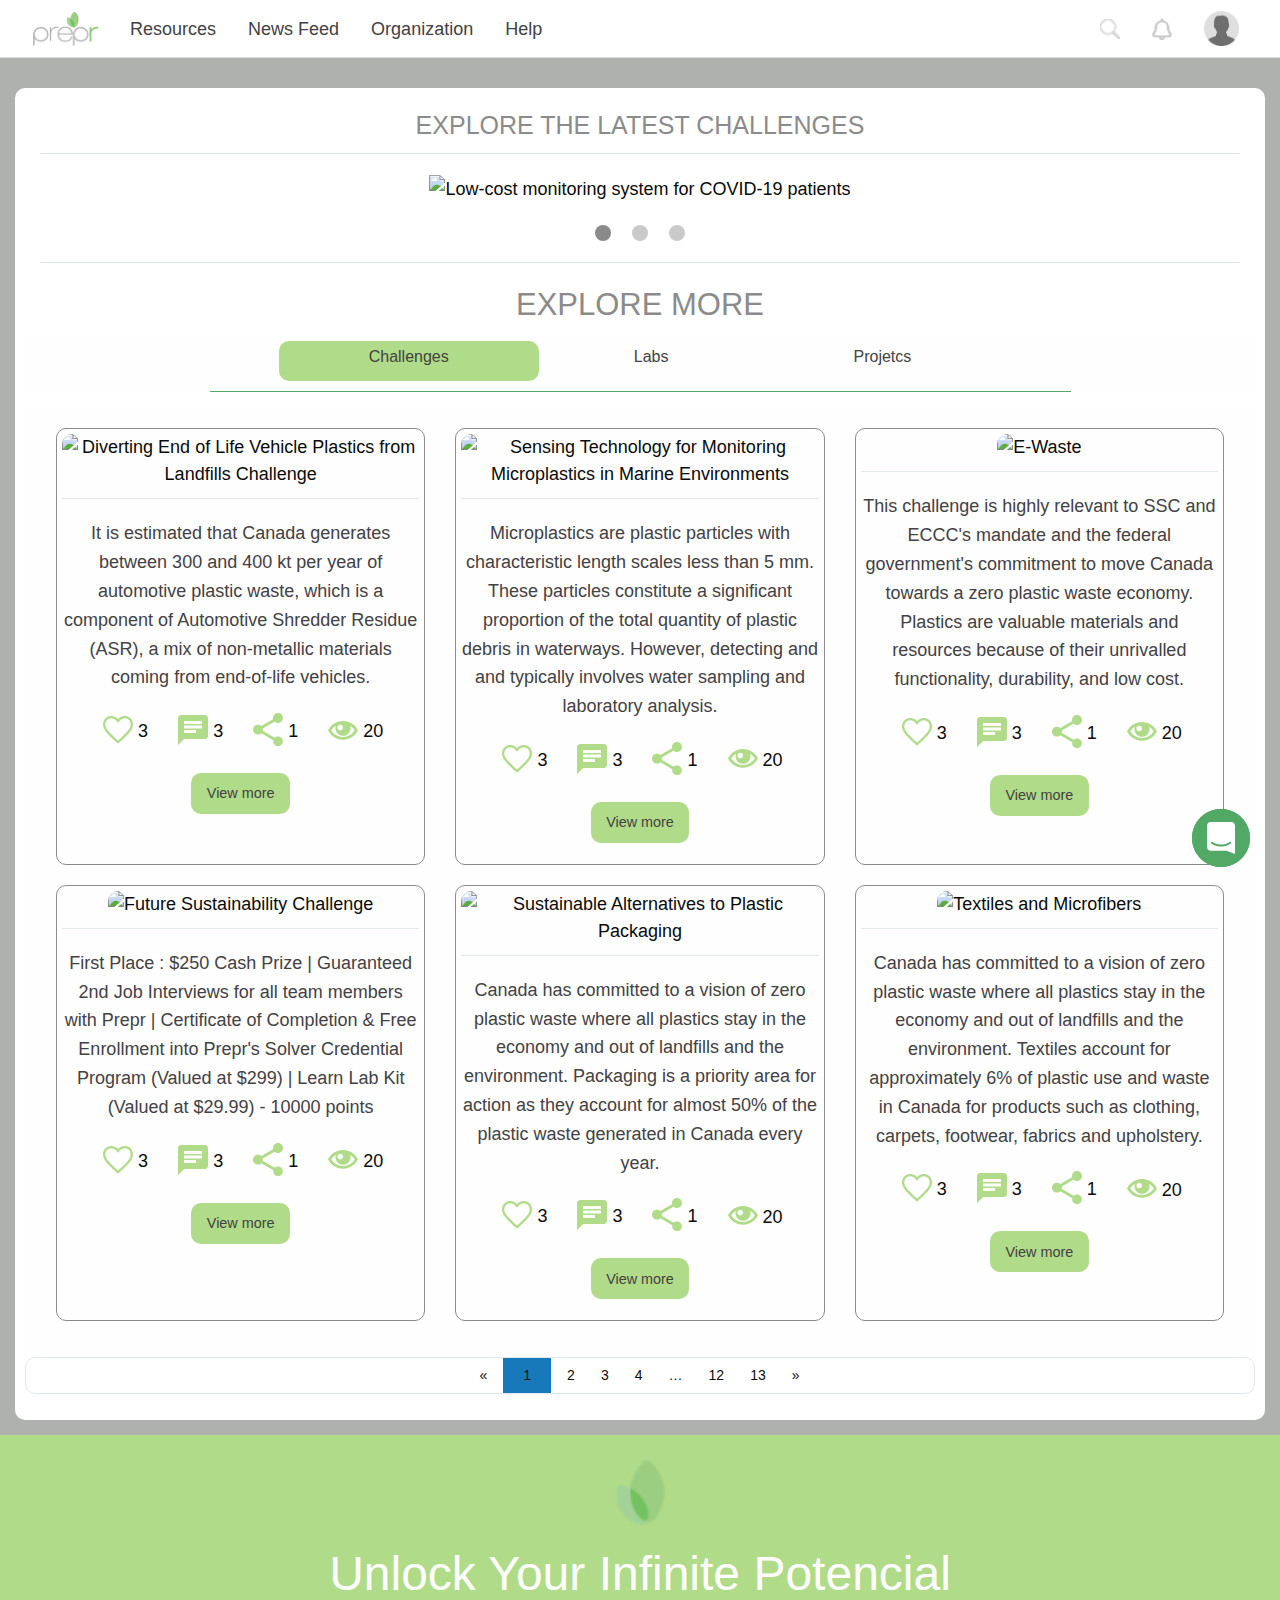
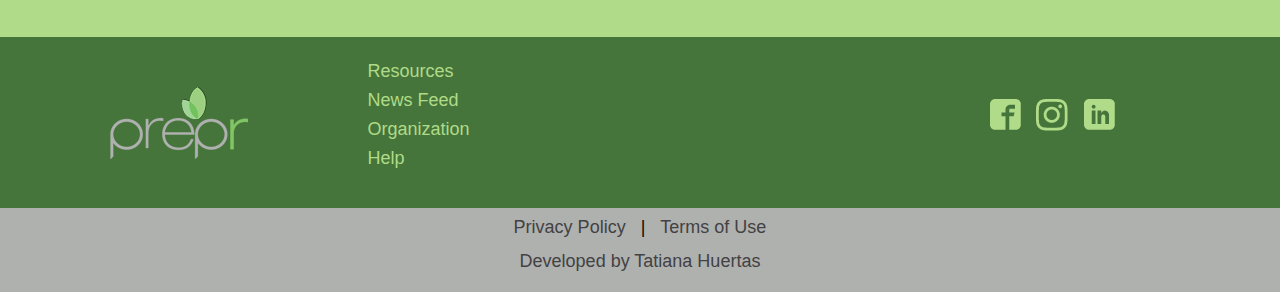
==== index.html @ ad9faf9d "Rename Tatiana_Huertas_FrontEnd_Developer_index.html to index.html" ====
<!doctype html>
<html class="no-js" lang="en">
<head>
    <meta charset="utf-8"/>
    <meta name="viewport" content="width=device-width, initial-scale=1.0"/>
    <title>Home - Prepr Network</title>
    <link rel="icon" type="icon" href="images/Tatiana_Huertas_FrontEnd_Developer_icon.png"/><!--Created this Icon using the prepr logo as base-->
    <link href="https://fonts.googleapis.com/css?family=Alatsi|Oswald:400,500&display=swap" rel="stylesheet"><!--Google Fonts-->
    <link rel="stylesheet" href="css/app.css"><!--Zurb Foundation css-->
    <link rel="stylesheet" href="css/Tatiana_Huertas_FrontEnd_Developer_main.css">
</head>
<body>
    <!--HEADER-->
    <!-- Header for small screens-->
    <header class="data-sticky-container index hide-for-large hide-for-xlarge">
        <div class="sticky is-anchored" data-sticky data-margin-top="0" data-sticky-on="small">
            <div class="callout primary title-bar" data-responsive-toggle="mainNavigation" data-hide-for="medium">
                <div class="title-bar-left">
                    <button class="burger-icon" type="button" data-toggle="mainNavigation">
                        <img src="images/Tatiana_Huertas_FrontEnd_Developer_Burger.png" alt="menu button for mobile devices">
                    </button>
                </div>
                <div class="title-bar-center">
                    <a href="Tatiana_Huertas_FrontEnd_Developer_index.html"><img class="padding-right-1 padding-left-1" src="images/logo.png" alt=""></a><!--Made that img with Adobe XD-->
                </div>
                <div class="title-bar-right text-right" data-responsive-toggle="userNavigation" data-hide-for="medium">
                    <button type="button" data-toggle="userNavigation">
                        <img class="nav-bar-icons user-icon" src="images/default-user.png" alt="">
                    </button>
                </div>
            </div>
            <!--The following is the menu that will be displayed when the burger icon is clicked-->
            <div class="top-bar hide-for-large top-bar-menu" data-responsive-toggle="mainNavigation" data-hide-for="large" id="mainNavigation">
                <div class="top-bar-left">
                    <ul class="menu vertical align-center">
                        <li><a href="#">resources</a></li>
                        <li><a href="#">news Feed</a></li>
                        <li><a href="#">organization</a></li>
                        <li><a href="#">help</a></li>
                    </ul>
                </div>
            </div>
            <div class="top-bar hide-for-large top-bar-menu" data-responsive-toggle="userNavigation" data-hide-for="large" id="userNavigation">
                <div class="top-bar-left">
                    <ul class="menu vertical align-center">
                        <li><a href="Tatiana_Huertas_FrontEnd_Developer_projects.html">Projects</a></li>
                        <li><a href="#">labs</a></li>
                        <li><a href="Tatiana_Huertas_FrontEnd_Developer_Challenges.html">challenges</a></li>
                        <li><a href="#">Achivements</a></li>
                        <li><a href="#">Settings</a></li>
                        <li><a href="#">Log out</a></li>
                    </ul>
                </div>
            </div>
        </div>
    </header>
    <!--END of header for small screens-->

    <!--Header for Medium and Large screens-->
    <header class="nav-block data-sticky-container index hide-for-small-only hide-for-medium-only">
        <div class="sticky is-at-top is-stuck" data-sticky data-margin-top="0" data-sticky-on="small">
            <div class="is-stuck top-bar nav-block hide-for-small-only hide-for-medium-only">
                <div class="top-bar-left">
                    <ul class="menu align-left">
                        <li class="align-self-middle">
                            <a href="Tatiana_Huertas_FrontEnd_Developer_index.html">
                                <img class="logo" src="images/logo.png" alt="">
                            </a>
                        </li>
                        <li class="align-self-middle"><a href="#">resources</a></li>
                        <li class="align-self-middle"><a href="#">news Feed</a></li>
                        <li class="align-self-middle"><a href="#">organization</a></li>
                        <li class="align-self-middle"><a href="#">help</a></li>
                    </ul>
                </div>
                <div class="top-bar-right">
                    <ul class="menu dropdown" data-dropdown-menu data-close-on-click="true" data-click-open="true">
                        <li class="align-self-middle"><a href="#"><img class="nav-bar-icons" src="images/search_icon.png" alt="Search button"></a></li>
                        <li class="align-self-middle"><a href="#"><img class="nav-bar-icons" src="images/notifications.png" alt="Notifications alert"></a></li>
                        <li class="align-self-middle has-dropdown"><a href="#"><img class="nav-bar-icons user-icon" src="images/default-user.png" alt=""></a>
                            <ul class="menu">
                                <li>
                                    <a href="Tatiana_Huertas_FrontEnd_Developer_projects.html" class="submenu-a">
                                        <img src="images/menu_icons/my_projects.png" alt="My projects icon">
                                        Projects
                                    </a>
                                </li>
                                <li>
                                    <a class="submenu-a" href="">
                                        <img src="images/menu_icons/labs.png" alt="my labs icon">
                                        Labs
                                    </a>
                                </li>
                                <li>
                                    <a class="submenu-a" href="Tatiana_Huertas_FrontEnd_Developer_Challenges.html">
                                        <img src="images/menu_icons/challenges_icn.png" alt="My challenges icon">
                                        Challenges
                                    </a>
                                </li>
                                <li>
                                    <a class="submenu-a" href="">
                                        <img src="images/menu_icons/achievements_icn.png" alt="My achivements icon">
                                        Achivements
                                    </a>
                                </li>
                                <li>
                                    <a class="submenu-a" href="">
                                        <img src="images/menu_icons/inbox.png" alt="My inbox icon">
                                        Inbox
                                    </a>
                                </li>
                                <li>
                                    <a class="submenu-a" href="">
                                        <img src="images/menu_icons/settings.png" alt="Settings icon">
                                        Settings
                                    </a>
                                </li>
                                <li>
                                    <a class="submenu-a" href="">
                                        <img src="images/menu_icons/logout.png" alt="Log out icon">
                                        Log out
                                    </a>
                                </li>
                            </ul>
                        </li>
                    </ul>
                </div>
            </div>
        </div>
    </header>
    <!--END OF HEADER-->

    <!--Floating chat button-->
    <div data-sticky-container class="clearfix hide-for-small-only">
        <div class="sticky btn" data-sticky data-stick-to="bottom" data-anchor="card">
          <img class="float-right" src="images/chat-button.png" alt="">
        </div>
    </div>

    <!--BODY CONTENT-->
    <div class="card" id="card">
        <div class="content-column text-center">
            <div class="row column text-center">
                <h4 class="border-bottom">Explore The latest Challenges</h4>
                <hr>
            </div>
            <div class="orbit" role="region" aria-label="Favorite Space Pictures" data-orbit>
                <div class="orbit-wrapper">
                    <ul class="orbit-container" data-slide="0">
                        <li class="is-active orbit-slide">
                            <figure class="orbit-figure">
                                <img alt="Low-cost monitoring system for COVID-19 patients" src="https://preprmedialive.s3.ca-central-1.amazonaws.com/uploads/challenge/tmx4zAFyMKbA39JouysPRFqor.jpg">
                            </figure>
                        </li>
                        <li class="orbit-slide" data-slide="1">
                            <figure class="orbit-figure">
                                <img alt="Point of Care & Home Diagnostic Kit for COVID-19" src="https://preprmedialive.s3.ca-central-1.amazonaws.com/uploads/challenge/kFAKrsgG91TV0ZoQsy3IhWZmI.jpg">
                            </figure>
                        </li>
                        <li class="orbit-slide" data-slide="2">
                            <figure class="orbit-figure">
                                <img alt="Recycled Plastic Ceiling Tiles" src="https://preprmedialive.s3.ca-central-1.amazonaws.com/uploads/challenge/LGtxjGeIkje2QJm7GPK5s4So4.png">
                            </figure>
                        </li>
                    </ul>
                </div>
                <nav class="orbit-bullets"><!--Nav buttons (right below the images)-->
                    <button class="is-active" data-slide="0">
                        <span class="show-for-sr">First slide details.</span>
                        <span class="show-for-sr" data-slide-active-label>Current Slide</span>
                    </button>
                    <button data-slide="1"><span class="show-for-sr">Second slide details.</span></button>
                    <button data-slide="2"><span class="show-for-sr">Third slide details.</span></button>
                </nav>
            </div>

            <hr>
            <div class="row column text-center">
                <h3 class="border-bottom">Explore More</h3>
            </div>
            <!-- Tabs -->
            <div class="row tabs">
                <ul class="tabs text-center" data-tabs id="product-list">
                    <li class="tabs-title explore is-active text-center">
                        <a href="#panel1" aria-selected="true">
                            <h6 class="no-margin">challenges</h6>
                        </a>
                    </li>
                    <li class="tabs-title explore text-center">
                        <a href="#panel2">
                            <h6 class="no-margin">labs</h6>
                        </a>
                    </li>
                    <li class="tabs-title explore text-center">
                        <a href="#panel3">
                            <h6 class="no-margin">Projetcs</h6>
                        </a>
                    </li>
                </ul>
            </div>
            <hr class="hr-tabs">

            <!--List of Challenges + Labs + Projects-->
            <!-- Challenges tab options-->
            <div class="tabs-content" data-tabs-content="product-list">
                <div class="grid-container text-center tabs-panel is-active" id="panel1">
                    <div class="grid-x grid-margin-x small-up-1 medium-up-2 large-up-3">
                        <div class="cell">
                            <img src="https://preprmedialive.s3.ca-central-1.amazonaws.com/uploads/challenge/9sOWMH3o90jdBatFXqAlVA3pf.png" alt="Diverting End of Life Vehicle Plastics from Landfills Challenge">
                            <hr>
                            <p>it is estimated that Canada generates between 300 and 400 kt per year of automotive plastic waste, which is a component of Automotive Shredder Residue (ASR), a mix of non-metallic materials coming from end-of-life vehicles.</p>
                            <div class="small text-center">
                                <ul class="inline-list action-icons">
                                    <li class="align-self-middle">
                                        <img src="images/action_icons/Tatiana_Huertas_FrontEnd_Developer_like.png" alt="Like icon">
                                        3
                                    </li>
                                    <li class="align-self-middle">
                                        <img src="images/action_icons/Tatiana_Huertas_FrontEnd_Developer_comment.png" alt="comment icon">
                                        3
                                    </li>
                                    <li class="align-self-middle">
                                        <img src="images/action_icons/Tatiana_Huertas_FrontEnd_Developer_share.png" alt="share icon">
                                        1
                                    </li>
                                    <li class="align-self-middle">
                                        <img src="images/action_icons/Tatiana_Huertas_FrontEnd_Developer_seen.png" alt="seen icon">
                                        20
                                    </li>
                                </ul>
                                <a href="#" class="button">View more</a>
                            </div>
                        </div>

                        <div class="cell">
                            <img src="https://preprmedialive.s3.ca-central-1.amazonaws.com/uploads/challenge/X594nZSBbXgvICcHUa4s1EjeN.png" alt="Sensing Technology for Monitoring Microplastics in Marine Environments">
                            <hr>
                            <p>Microplastics are plastic particles with characteristic length scales less than 5 mm. These particles constitute a significant proportion of the total quantity of plastic debris in waterways. However, detecting and and typically involves water sampling and laboratory analysis.</p>
                            <div class="small text-center">
                                <ul class="inline-list action-icons">
                                    <li class="align-self-middle">
                                        <img src="images/action_icons/Tatiana_Huertas_FrontEnd_Developer_like.png" alt="Like icon">
                                        3
                                    </li>
                                    <li class="align-self-middle">
                                        <img src="images/action_icons/Tatiana_Huertas_FrontEnd_Developer_comment.png" alt="comment icon">
                                        3
                                    </li>
                                    <li class="align-self-middle">
                                        <img src="images/action_icons/Tatiana_Huertas_FrontEnd_Developer_share.png" alt="share icon">
                                        1
                                    </li>
                                    <li class="align-self-middle">
                                        <img src="images/action_icons/Tatiana_Huertas_FrontEnd_Developer_seen.png" alt="seen icon">
                                        20
                                    </li>
                                </ul>
                                <a href="#" class="button">View more</a>
                            </div>
                        </div>

                        <div class="cell">
                            <img src="https://preprmedialive.s3.ca-central-1.amazonaws.com/uploads/challenge/TAYbhXQ5Nbbc4Zfm2qhrc5QAi.png" alt="E-Waste">
                            <hr>
                            <p>This challenge is highly relevant to SSC and ECCC's mandate and the federal government's commitment to move Canada towards a zero plastic waste economy. Plastics are valuable materials and resources because of their unrivalled functionality, durability, and low cost.</p>
                            <div class="small text-center">
                                <ul class="inline-list action-icons">
                                    <li class="align-self-middle">
                                        <img src="images/action_icons/Tatiana_Huertas_FrontEnd_Developer_like.png" alt="Like icon">
                                        3
                                    </li>
                                    <li class="align-self-middle">
                                        <img src="images/action_icons/Tatiana_Huertas_FrontEnd_Developer_comment.png" alt="comment icon">
                                        3
                                    </li>
                                    <li class="align-self-middle">
                                        <img src="images/action_icons/Tatiana_Huertas_FrontEnd_Developer_share.png" alt="share icon">
                                        1
                                    </li>
                                    <li class="align-self-middle">
                                        <img src="images/action_icons/Tatiana_Huertas_FrontEnd_Developer_seen.png" alt="seen icon">
                                        20
                                    </li>
                                </ul>
                                <a href="#" class="button">View more</a>
                            </div>
                        </div>

                        <div class="cell">
                            <img src="https://preprmedialive.s3.ca-central-1.amazonaws.com/uploads/challenge/VFPA3C4Qruh2Fc3mom1GyArmYm1ZO2vmUGODeBYG.jpeg" alt="Future Sustainability Challenge">
                            <hr>
                            <p>First Place : $250 Cash Prize | Guaranteed 2nd Job Interviews for all team members with Prepr | Certificate of Completion & Free Enrollment into Prepr's Solver Credential Program (Valued at $299) | Learn Lab Kit (Valued at $29.99) - 10000 points</p>
                            <div class="small text-center">
                                <ul class="inline-list action-icons">
                                    <li class="align-self-middle">
                                        <img src="images/action_icons/Tatiana_Huertas_FrontEnd_Developer_like.png" alt="Like icon">
                                        3
                                    </li>
                                    <li class="align-self-middle">
                                        <img src="images/action_icons/Tatiana_Huertas_FrontEnd_Developer_comment.png" alt="comment icon">
                                        3
                                    </li>
                                    <li class="align-self-middle">
                                        <img src="images/action_icons/Tatiana_Huertas_FrontEnd_Developer_share.png" alt="share icon">
                                        1
                                    </li>
                                    <li class="align-self-middle">
                                        <img src="images/action_icons/Tatiana_Huertas_FrontEnd_Developer_seen.png" alt="seen icon">
                                        20
                                    </li>
                                </ul>
                                <a href="#" class="button">View more</a>
                            </div>
                        </div>

                        <div class="cell">
                            <img src="https://preprmedialive.s3.ca-central-1.amazonaws.com/uploads/challenge/u5jflO7eH9zXK99FrOYYv1Fc8.png" alt="Sustainable Alternatives to Plastic Packaging">
                            <hr>
                            <p>Canada has committed to a vision of zero plastic waste where all plastics stay in the economy and out of landfills and the environment. Packaging is a priority area for action as they account for almost 50% of the plastic waste generated in Canada every year.</p>
                            <div class="small text-center">
                                <ul class="inline-list action-icons">
                                    <li class="align-self-middle">
                                        <img src="images/action_icons/Tatiana_Huertas_FrontEnd_Developer_like.png" alt="Like icon">
                                        3
                                    </li>
                                    <li class="align-self-middle">
                                        <img src="images/action_icons/Tatiana_Huertas_FrontEnd_Developer_comment.png" alt="comment icon">
                                        3
                                    </li>
                                    <li class="align-self-middle">
                                        <img src="images/action_icons/Tatiana_Huertas_FrontEnd_Developer_share.png" alt="share icon">
                                        1
                                    </li>
                                    <li class="align-self-middle">
                                        <img src="images/action_icons/Tatiana_Huertas_FrontEnd_Developer_seen.png" alt="seen icon">
                                        20
                                    </li>
                                </ul>
                                <a href="#" class="button">View more</a>
                            </div>
                        </div>

                        <div class="cell">
                            <img src="https://preprmedialive.s3.ca-central-1.amazonaws.com/uploads/challenge/2OP2IlVjNsYXZ0mGlbzkIERls.png" alt="Textiles and Microfibers">
                            <hr>
                            <p>Canada has committed to a vision of zero plastic waste where all plastics stay in the economy and out of landfills and the environment. Textiles account for approximately 6% of plastic use and waste in Canada for products such as clothing, carpets, footwear, fabrics and upholstery.</p>
                            <div class="small text-center">
                                <ul class="inline-list action-icons">
                                    <li class="align-self-middle">
                                        <img src="images/action_icons/Tatiana_Huertas_FrontEnd_Developer_like.png" alt="Like icon">
                                        3
                                    </li>
                                    <li class="align-self-middle">
                                        <img src="images/action_icons/Tatiana_Huertas_FrontEnd_Developer_comment.png" alt="comment icon">
                                        3
                                    </li>
                                    <li class="align-self-middle">
                                        <img src="images/action_icons/Tatiana_Huertas_FrontEnd_Developer_share.png" alt="share icon">
                                        1
                                    </li>
                                    <li class="align-self-middle">
                                        <img src="images/action_icons/Tatiana_Huertas_FrontEnd_Developer_seen.png" alt="seen icon">
                                        20
                                    </li>
                                </ul>
                                <a href="#" class="button">View more</a>
                            </div>
                        </div>
                    </div>
                </div>
            </div>

            <!-- Labs options-->
            <div class="tabs-content" data-tabs-content="product-list">
                <div class="grid-container text-center tabs-panel" id="panel2">
                    <div class="grid-x grid-margin-x small-up-1 medium-up-2 large-up-3">
                        <div class="cell">
                            <img src="https://preprmedialive.s3.ca-central-1.amazonaws.com/uploads/labs/1PImiYD8mRPr8edpL4SiIKCMs.png" alt="CareerMash Lab">
                            <hr>
                            <p>CareerMash comes from the Information Technology Association of Canada (ITAC) Talent Division – a not-for-profit whose over 300 members include major employers in media, finance, information technology, and telecommunications. Our partners include school boards, universities ...</p>
                            <div class="small text-center">
                                <ul class="inline-list action-icons">
                                    <li class="align-self-middle">
                                        <img src="images/action_icons/Tatiana_Huertas_FrontEnd_Developer_like.png" alt="Like icon">
                                        3
                                    </li>
                                    <li class="align-self-middle">
                                        <img src="images/action_icons/Tatiana_Huertas_FrontEnd_Developer_comment.png" alt="comment icon">
                                        3
                                    </li>
                                    <li class="align-self-middle">
                                        <img src="images/action_icons/Tatiana_Huertas_FrontEnd_Developer_share.png" alt="share icon">
                                        1
                                    </li>
                                    <li class="align-self-middle">
                                        <img src="images/action_icons/Tatiana_Huertas_FrontEnd_Developer_seen.png" alt="seen icon">
                                        20
                                    </li>
                                </ul>
                                <a href="#" class="button">View more</a>
                            </div>
                        </div>

                        <div class="cell">
                            <img src="https://preprmedialive.s3.ca-central-1.amazonaws.com/uploads/labs/g7wLeElO5hx1Chb7iZHYSBcId.png" alt="Cybersecurity Talent Alliance Lab">
                            <hr>
                            <p>Cybersecurity is increasingly driving innovation and economic activity in Canada. It already contributes $1.7 billion to Canada’s GDP and consists of over 11,000 well-paying jobs. With the global cybersecurity industry forecasted to grow by 66% by 2021, thousands of additional ...</p>
                            <div class="small text-center">
                                <ul class="inline-list action-icons">
                                    <li class="align-self-middle">
                                        <img src="images/action_icons/Tatiana_Huertas_FrontEnd_Developer_like.png" alt="Like icon">
                                        3
                                    </li>
                                    <li class="align-self-middle">
                                        <img src="images/action_icons/Tatiana_Huertas_FrontEnd_Developer_comment.png" alt="comment icon">
                                        3
                                    </li>
                                    <li class="align-self-middle">
                                        <img src="images/action_icons/Tatiana_Huertas_FrontEnd_Developer_share.png" alt="share icon">
                                        1
                                    </li>
                                    <li class="align-self-middle">
                                        <img src="images/action_icons/Tatiana_Huertas_FrontEnd_Developer_seen.png" alt="seen icon">
                                        20
                                    </li>
                                </ul>
                                <a href="#" class="button">View more</a>
                            </div>
                        </div>

                        <div class="cell">
                            <img src="https://preprmedialive.s3.ca-central-1.amazonaws.com/uploads/labs/mhbe71hanMLjDJFmP48evHhtm.png" alt="COVID-19 Education System Lab">
                            <hr>
                            <p>This is the official Lab for the COVID-19 Education System Project Area.</p>
                            <div class="small text-center">
                                <ul class="inline-list action-icons">
                                    <li class="align-self-middle">
                                        <img src="images/action_icons/Tatiana_Huertas_FrontEnd_Developer_like.png" alt="Like icon">
                                        3
                                    </li>
                                    <li class="align-self-middle">
                                        <img src="images/action_icons/Tatiana_Huertas_FrontEnd_Developer_comment.png" alt="comment icon">
                                        3
                                    </li>
                                    <li class="align-self-middle">
                                        <img src="images/action_icons/Tatiana_Huertas_FrontEnd_Developer_share.png" alt="share icon">
                                        1
                                    </li>
                                    <li class="align-self-middle">
                                        <img src="images/action_icons/Tatiana_Huertas_FrontEnd_Developer_seen.png" alt="seen icon">
                                        20
                                    </li>
                                </ul>
                                <a href="#" class="button">View more</a>
                            </div>
                        </div>

                        <div class="cell">
                            <img src="https://preprmedialive.s3.ca-central-1.amazonaws.com/uploads/labs/P0QnVRKTNPyVIkW1TEE1zvj9L.png" alt="COVID-19 Prevention Lab">
                            <hr>
                            <p>This is the official Lab for the COVID-19 Prevention Project Area.</p>
                            <div class="small text-center">
                                <ul class="inline-list action-icons">
                                    <li class="align-self-middle">
                                        <img src="images/action_icons/Tatiana_Huertas_FrontEnd_Developer_like.png" alt="Like icon">
                                        3
                                    </li>
                                    <li class="align-self-middle">
                                        <img src="images/action_icons/Tatiana_Huertas_FrontEnd_Developer_comment.png" alt="comment icon">
                                        3
                                    </li>
                                    <li class="align-self-middle">
                                        <img src="images/action_icons/Tatiana_Huertas_FrontEnd_Developer_share.png" alt="share icon">
                                        1
                                    </li>
                                    <li class="align-self-middle">
                                        <img src="images/action_icons/Tatiana_Huertas_FrontEnd_Developer_seen.png" alt="seen icon">
                                        20
                                    </li>
                                </ul>
                                <a href="#" class="button">View more</a>
                            </div>
                        </div>

                        <div class="cell">
                            <img src="https://preprmedialive.s3.ca-central-1.amazonaws.com/uploads/labs/bNMcmCnfcleel9P3JK4VRnRiK.png" alt="COVID-19 Community Lab">
                            <hr>
                            <p>This is the official Lab for the COVID-19 Community Project Area.</p>
                            <div class="small text-center">
                                <ul class="inline-list action-icons">
                                    <li class="align-self-middle">
                                        <img src="images/action_icons/Tatiana_Huertas_FrontEnd_Developer_like.png" alt="Like icon">
                                        3
                                    </li>
                                    <li class="align-self-middle">
                                        <img src="images/action_icons/Tatiana_Huertas_FrontEnd_Developer_comment.png" alt="comment icon">
                                        3
                                    </li>
                                    <li class="align-self-middle">
                                        <img src="images/action_icons/Tatiana_Huertas_FrontEnd_Developer_share.png" alt="share icon">
                                        1
                                    </li>
                                    <li class="align-self-middle">
                                        <img src="images/action_icons/Tatiana_Huertas_FrontEnd_Developer_seen.png" alt="seen icon">
                                        20
                                    </li>
                                </ul>
                                <a href="#" class="button">View more</a>
                            </div>
                        </div>

                        <div class="cell">
                            <img src="https://preprmedialive.s3.ca-central-1.amazonaws.com/uploads/labs/c5t1OqMIUIE4JjiqF4wVhN7rJZ8fhfixueFIywqH.jpeg" alt="Prepr Career Lab">
                            <hr>
                            <p>This is the official collaboration space for Prepr Summer Interns. Feel free to discuss about anything here!</p>
                            <div class="small text-center">
                                <ul class="inline-list action-icons">
                                    <li class="align-self-middle">
                                        <img src="images/action_icons/Tatiana_Huertas_FrontEnd_Developer_like.png" alt="Like icon">
                                        3
                                    </li>
                                    <li class="align-self-middle">
                                        <img src="images/action_icons/Tatiana_Huertas_FrontEnd_Developer_comment.png" alt="comment icon">
                                        3
                                    </li>
                                    <li class="align-self-middle">
                                        <img src="images/action_icons/Tatiana_Huertas_FrontEnd_Developer_share.png" alt="share icon">
                                        1
                                    </li>
                                    <li class="align-self-middle">
                                        <img src="images/action_icons/Tatiana_Huertas_FrontEnd_Developer_seen.png" alt="seen icon">
                                        20
                                    </li>
                                </ul>
                                <a href="#" class="button">View more</a>
                            </div>
                        </div>
                    </div>
                </div>
            </div>

            <!-- Projetcs tab-->
            <div class="tabs-content" data-tabs-content="product-list">
                <div class="grid-container text-center tabs-panel" id="panel3">
                    <div class="grid-x grid-margin-x small-up-1 medium-up-2 large-up-4">
                        <div class="cell">
                            <img src="images/new-product1.jpg" alt="lipstick">
                            <hr>
                            <p>Hydra care lipstick/3.50 gm</p>
                            <div class="small text-center">
                                <ul class="inline-list action-icons">
                                    <li class="align-self-middle">
                                        <img src="images/action_icons/Tatiana_Huertas_FrontEnd_Developer_like.png" alt="Like icon">
                                        3
                                    </li>
                                    <li class="align-self-middle">
                                        <img src="images/action_icons/Tatiana_Huertas_FrontEnd_Developer_comment.png" alt="comment icon">
                                        3
                                    </li>
                                    <li class="align-self-middle">
                                        <img src="images/action_icons/Tatiana_Huertas_FrontEnd_Developer_share.png" alt="share icon">
                                        1
                                    </li>
                                    <li class="align-self-middle">
                                        <img src="images/action_icons/Tatiana_Huertas_FrontEnd_Developer_seen.png" alt="seen icon">
                                        20
                                    </li>
                                </ul>
                                <a href="#" class="button">View more</a>
                            </div>
                        </div>

                        <div class="cell">
                            <img src="images/new-product6.jpg" alt="perfume">
                            <hr>
                            <p>A soft, but classic Avon scent</p>
                            <div class="small text-center">
                                <ul class="inline-list action-icons">
                                    <li class="align-self-middle">
                                        <img src="images/action_icons/Tatiana_Huertas_FrontEnd_Developer_like.png" alt="Like icon">
                                        3
                                    </li>
                                    <li class="align-self-middle">
                                        <img src="images/action_icons/Tatiana_Huertas_FrontEnd_Developer_comment.png" alt="comment icon">
                                        3
                                    </li>
                                    <li class="align-self-middle">
                                        <img src="images/action_icons/Tatiana_Huertas_FrontEnd_Developer_share.png" alt="share icon">
                                        1
                                    </li>
                                    <li class="align-self-middle">
                                        <img src="images/action_icons/Tatiana_Huertas_FrontEnd_Developer_seen.png" alt="seen icon">
                                        20
                                    </li>
                                </ul>
                                <a href="#" class="button">View more</a>
                            </div>
                        </div>

                        <div class="cell">
                            <img src="images/best-seller1.jpg" alt="makeup brush"><!--Photo by Annie Spratt on Unsplash-->
                            <hr>
                            <p> for Liquid makeup, mask and lotions</p>
                            <div class="small text-center">
                                <ul class="inline-list action-icons">
                                    <li class="align-self-middle">
                                        <img src="images/action_icons/Tatiana_Huertas_FrontEnd_Developer_like.png" alt="Like icon">
                                        3
                                    </li>
                                    <li class="align-self-middle">
                                        <img src="images/action_icons/Tatiana_Huertas_FrontEnd_Developer_comment.png" alt="comment icon">
                                        3
                                    </li>
                                    <li class="align-self-middle">
                                        <img src="images/action_icons/Tatiana_Huertas_FrontEnd_Developer_share.png" alt="share icon">
                                        1
                                    </li>
                                    <li class="align-self-middle">
                                        <img src="images/action_icons/Tatiana_Huertas_FrontEnd_Developer_seen.png" alt="seen icon">
                                        20
                                    </li>
                                </ul>
                                <a href="#" class="button">View more</a>
                            </div>
                        </div>

                        <div class="cell">
                            <img src="images/best-seller2.jpg" alt="lipstcik"><!--Photo by Anastasia Dulgier on Unsplash-->
                            <h5>Maybelline Baby Lips</h5>
                            <p>Lip Balm Lemon Zap</p>
                            <hr>
                            <p class="font-medium"></p>$1.32</p>
                            <div class="small text-center">
                                <ul class="inline-list action-icons">
                                    <li class="align-self-middle">
                                        <img src="images/action_icons/Tatiana_Huertas_FrontEnd_Developer_like.png" alt="Like icon">
                                        3
                                    </li>
                                    <li class="align-self-middle">
                                        <img src="images/action_icons/Tatiana_Huertas_FrontEnd_Developer_comment.png" alt="comment icon">
                                        3
                                    </li>
                                    <li class="align-self-middle">
                                        <img src="images/action_icons/Tatiana_Huertas_FrontEnd_Developer_share.png" alt="share icon">
                                        1
                                    </li>
                                    <li class="align-self-middle">
                                        <img src="images/action_icons/Tatiana_Huertas_FrontEnd_Developer_seen.png" alt="seen icon">
                                        20
                                    </li>
                                </ul>
                                <a href="#" class="button">View more</a>
                            </div>
                        </div>

                        <div class="cell">
                            <img src="images/best-seller3.jpg" alt="Lipsticks"><!--Photo by Patricia Palma on Unsplash-->
                            <h5>NUDE lipstick kit</h5>
                            <p>for all skintones</p>
                            <hr>
                            <p class="font-medium"></p>$30.00</p>
                            <div class="small text-center">
                                <ul class="inline-list action-icons">
                                    <li class="align-self-middle">
                                        <img src="images/action_icons/Tatiana_Huertas_FrontEnd_Developer_like.png" alt="Like icon">
                                        3
                                    </li>
                                    <li class="align-self-middle">
                                        <img src="images/action_icons/Tatiana_Huertas_FrontEnd_Developer_comment.png" alt="comment icon">
                                        3
                                    </li>
                                    <li class="align-self-middle">
                                        <img src="images/action_icons/Tatiana_Huertas_FrontEnd_Developer_share.png" alt="share icon">
                                        1
                                    </li>
                                    <li class="align-self-middle">
                                        <img src="images/action_icons/Tatiana_Huertas_FrontEnd_Developer_seen.png" alt="seen icon">
                                        20
                                    </li>
                                </ul>
                                <a href="#" class="button">View more</a>
                            </div>

                        </div>
                        <div class="cell">
                            <img src="images/best-seller4.jpg">
                            <h5>Lash/Brow groomer brush</h5>
                            <p>professional makeup artist</p>
                            <hr>
                            <p class="font-medium"></p>$5.00</p>
                            <div class="small text-center">
                                <ul class="inline-list action-icons">
                                    <li class="align-self-middle">
                                        <img src="images/action_icons/Tatiana_Huertas_FrontEnd_Developer_like.png" alt="Like icon">
                                        3
                                    </li>
                                    <li class="align-self-middle">
                                        <img src="images/action_icons/Tatiana_Huertas_FrontEnd_Developer_comment.png" alt="comment icon">
                                        3
                                    </li>
                                    <li class="align-self-middle">
                                        <img src="images/action_icons/Tatiana_Huertas_FrontEnd_Developer_share.png" alt="share icon">
                                        1
                                    </li>
                                    <li class="align-self-middle">
                                        <img src="images/action_icons/Tatiana_Huertas_FrontEnd_Developer_seen.png" alt="seen icon">
                                        20
                                    </li>
                                </ul>
                                <a href="#" class="button">View more</a>
                            </div>
                        </div>
                    </div>
                </div>
            </div>
            <!-- End of List of Challenges + Labs + Projects -->

            <!--PGINATION-->
            <div class="pagination-centered">
                <ul class="pagination">
                  <li class="arrow unavailable"><a href="">&laquo;</a></li>
                  <li class="current"><a href="">1</a></li>
                  <li><a href="">2</a></li>
                  <li><a href="">3</a></li>
                  <li><a href="">4</a></li>
                  <li class="unavailable"><a href="">&hellip;</a></li>
                  <li><a href="">12</a></li>
                  <li><a href="">13</a></li>
                  <li class="arrow"><a href="">&raquo;</a></li>
                </ul>
            </div>
        </div>
    </div>
    <!--END OF BODY CONTENT-->

    <!--FOOTER-->
    <div class="row text-center prefooter">
        <img src="images/Tatiana_Huertas_FrontEnd_Developer_icon.png" alt="">
        <h1>unlock your infinite potencial</h1>
    </div>
    <footer class="grid-container fluid main-section">
        <div class="large-12 medium-8 small-12 cell">
            <div class="grid-x grid-padding-x">
                <div class="large-3 medium-3 columns cell text-center align-self-middle">
                    <img alt="Prepr logo" src="images/logo.png">
                </div>
                <div class="large-5 medium-5 columns cell title">
                        <ul>
                            <li><a href="#">resources</a></li>
                            <li><a href="#">news Feed</a></li>
                            <li><a href="#">organization</a></li>
                            <li><a href="#">help</a></li>
                        </ul>
                </div>
                <div class="large-4 medium-4 columns text-center align-self-middle">
                    <ul class="inline-list">
                        <li><a href="https://www.facebook.com/preprfoundation/"></a><img src="images/Tatiana_Huertas_FrontEnd_Developer_facebook.png" alt=""></li>
                        <li><a href="https://www.instagram.com/preprme/"><img src="images/Tatiana_Huertas_FrontEnd_Developer_instagram.png" alt=""></a></li>
                        <li><a href="https://www.linkedin.com/company/prepr-foundation/?originalSubdomain=ca"><img src="images/Tatiana_Huertas_FrontEnd_Developer_linkedin.png" alt=""></a></li>
                        <li><a href="https://twitter.com/preprme?lang=en"></a><img src="images/tatiana_Huertas_FrontEnd_Developer_twitter.png" alt=""></li>
                    </ul>
                </div>
            </div>
        </div>
    </footer>
    <!--Terms of use and Privacy Policy-->
    <div class="large-12 medium-12 columns post-footer">
        <div class="grid-x grid-padding-x">
            <div class="large-12 medium-12 columns cell text-center align-self-middle">
                <ul class="inline-list">
                    <li><a href="">Privacy Policy</a></li>
                    <li>|</li>
                    <li><a href="">Terms of Use</a></li>
                </ul>
                <p> developed by Tatiana Huertas</p>
            </div>
        </div>
    </div>

<!--The following scripts come with Foundation-->
<script src="https://code.jquery.com/jquery-2.1.4.min.js"></script>
<script src="js/app.js"></script>
<script>
  $(document).foundation();
</script>
</body>
</html>
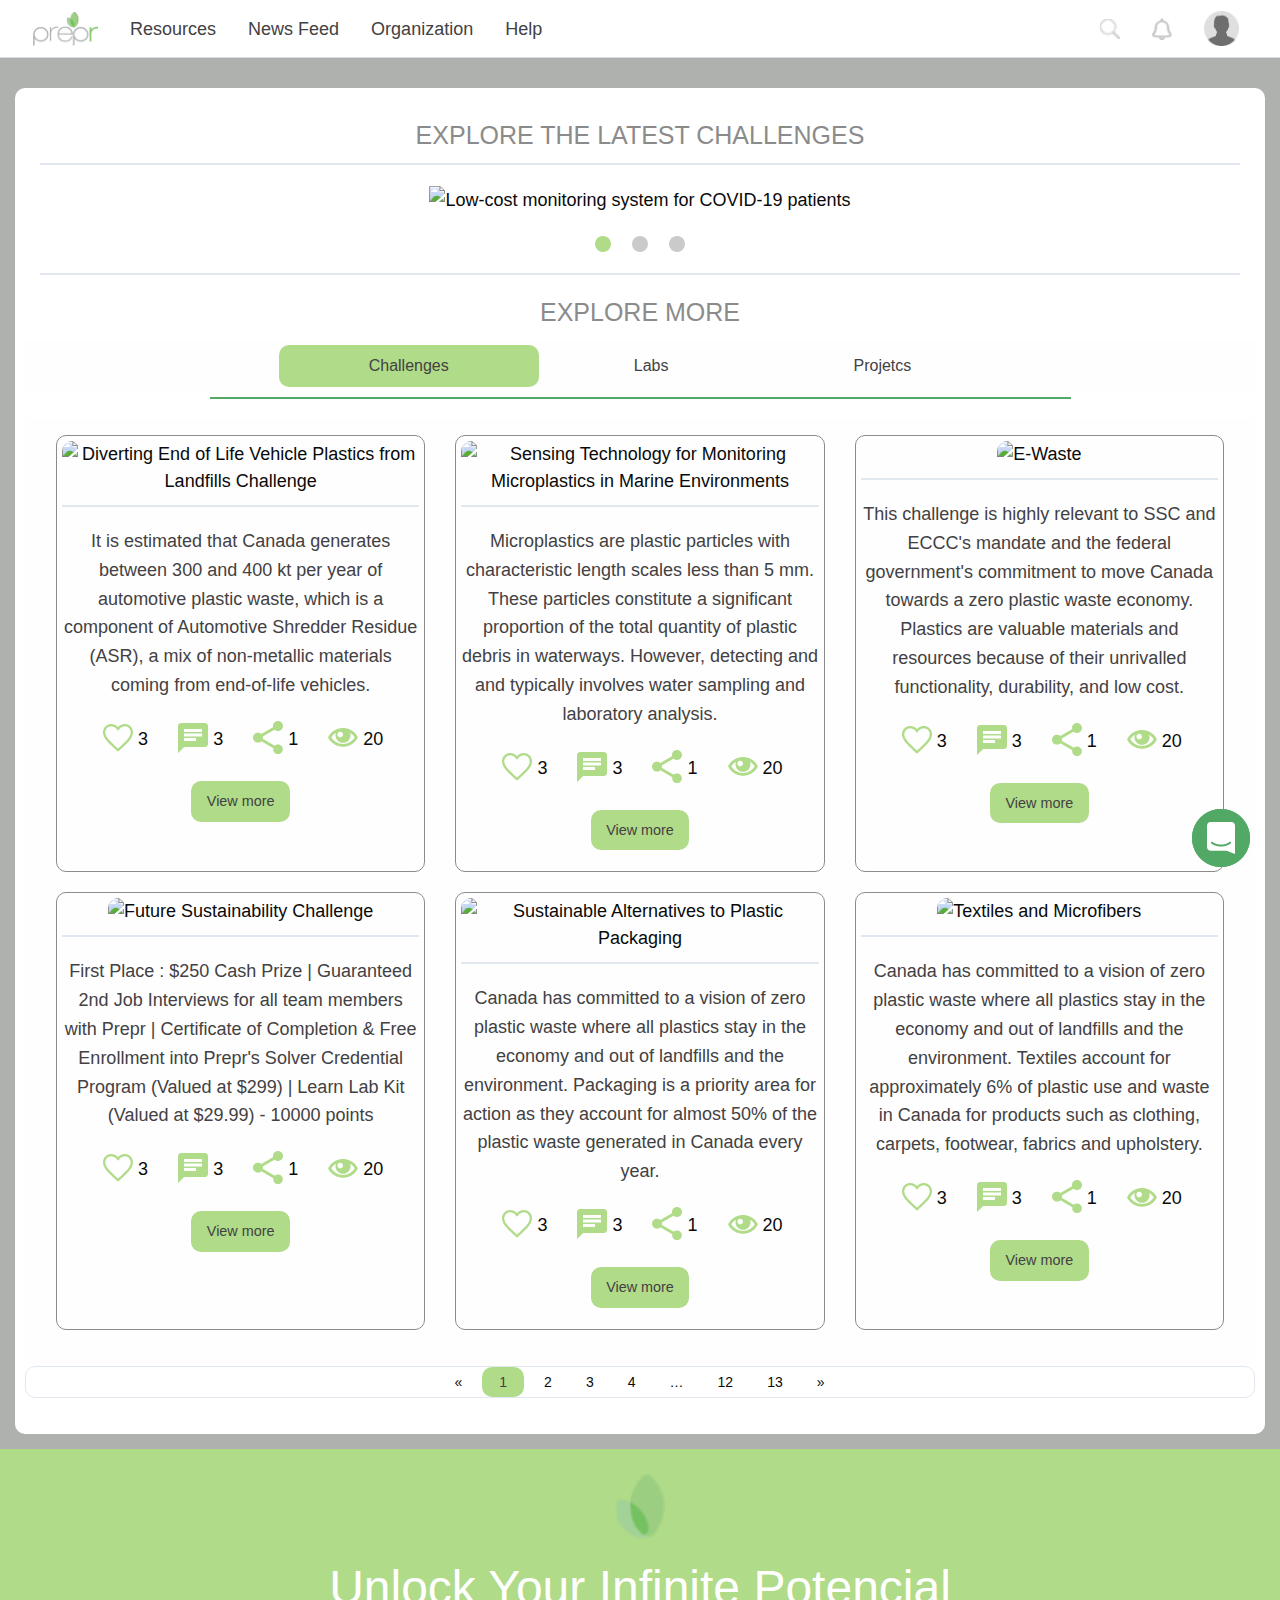
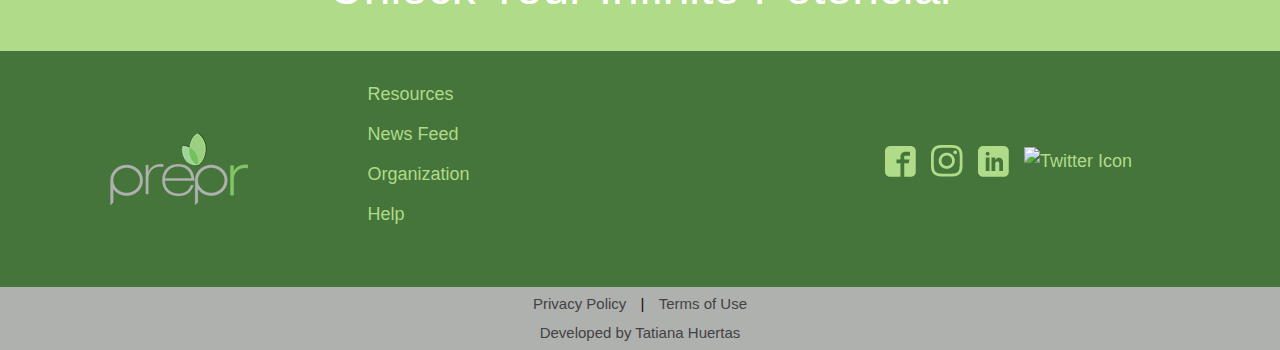
==== commit 625efa89: "Add files via upload" ====
--- a/index.html
+++ b/index.html
@@ -17,11 +17,12 @@
             <div class="callout primary title-bar" data-responsive-toggle="mainNavigation" data-hide-for="medium">
                 <div class="title-bar-left">
                     <button class="burger-icon" type="button" data-toggle="mainNavigation">
-                        <img src="images/Tatiana_Huertas_FrontEnd_Developer_Burger.png" alt="menu button for mobile devices">
+                        <img class="burgerBtn" src="images/Tatiana_Huertas_FrontEnd_Developer_Burger.png" alt="menu button for mobile devices">
+                        <img class="closeBtn hide" src="images/Tatiana_Huertas_FrontEnd_Developer_closeBtn.png" alt="close menu button for small devices">
                     </button>
                 </div>
                 <div class="title-bar-center">
-                    <a href="Tatiana_Huertas_FrontEnd_Developer_index.html"><img class="padding-right-1 padding-left-1" src="images/logo.png" alt=""></a><!--Made that img with Adobe XD-->
+                    <a href="index.html"><img class="padding-right-1 padding-left-1" src="images/logo.png" alt=""></a>
                 </div>
                 <div class="title-bar-right text-right" data-responsive-toggle="userNavigation" data-hide-for="medium">
                     <button type="button" data-toggle="userNavigation">
@@ -33,22 +34,59 @@
             <div class="top-bar hide-for-large top-bar-menu" data-responsive-toggle="mainNavigation" data-hide-for="large" id="mainNavigation">
                 <div class="top-bar-left">
                     <ul class="menu vertical align-center">
-                        <li><a href="#">resources</a></li>
-                        <li><a href="#">news Feed</a></li>
-                        <li><a href="#">organization</a></li>
-                        <li><a href="#">help</a></li>
+                        <li><a >resources</a></li>
+                        <li><a >news Feed</a></li>
+                        <li><a >organization</a></li>
+                        <li><a >help</a></li>
                     </ul>
                 </div>
             </div>
+            <!--The following is the menu that will be displayed when the user icon is clicked-->
             <div class="top-bar hide-for-large top-bar-menu" data-responsive-toggle="userNavigation" data-hide-for="large" id="userNavigation">
                 <div class="top-bar-left">
                     <ul class="menu vertical align-center">
-                        <li><a href="Tatiana_Huertas_FrontEnd_Developer_projects.html">Projects</a></li>
-                        <li><a href="#">labs</a></li>
-                        <li><a href="Tatiana_Huertas_FrontEnd_Developer_Challenges.html">challenges</a></li>
-                        <li><a href="#">Achivements</a></li>
-                        <li><a href="#">Settings</a></li>
-                        <li><a href="#">Log out</a></li>
+                        <li>
+                            <a href="projects.html" class="submenu-a">
+                                <img src="images/menu_icons/my_projects.png" alt="My projects icon">
+                                Projects
+                            </a>
+                        </li>
+                        <li>
+                            <a class="submenu-a" href="labs.html">
+                                <img src="images/menu_icons/labs.png" alt="my labs icon">
+                                Labs
+                            </a>
+                        </li>
+                        <li>
+                            <a class="submenu-a" href="challenges.html">
+                                <img src="images/menu_icons/challenges_icn.png" alt="My challenges icon">
+                                Challenges
+                            </a>
+                        </li>
+                        <li>
+                            <a class="submenu-a">
+                                <img src="images/menu_icons/achievements_icn.png" alt="My achivements icon">
+                                Achivements
+                            </a>
+                        </li>
+                        <li>
+                            <a class="submenu-a">
+                                <img src="images/menu_icons/inbox.png" alt="My inbox icon">
+                                Inbox
+                            </a>
+                        </li>
+                        <li>
+                            <a class="submenu-a">
+                                <img src="images/menu_icons/settings.png" alt="Settings icon">
+                                Settings
+                            </a>
+                        </li>
+                        <li>
+                            <a class="submenu-a">
+                                <img src="images/menu_icons/logout.png" alt="Log out icon">
+                                Log out
+                            </a>
+                        </li>
                     </ul>
                 </div>
             </div>
@@ -63,60 +101,60 @@
                 <div class="top-bar-left">
                     <ul class="menu align-left">
                         <li class="align-self-middle">
-                            <a href="Tatiana_Huertas_FrontEnd_Developer_index.html">
+                            <a href="index.html">
                                 <img class="logo" src="images/logo.png" alt="">
                             </a>
                         </li>
-                        <li class="align-self-middle"><a href="#">resources</a></li>
-                        <li class="align-self-middle"><a href="#">news Feed</a></li>
-                        <li class="align-self-middle"><a href="#">organization</a></li>
-                        <li class="align-self-middle"><a href="#">help</a></li>
+                        <li class="align-self-middle"><a >resources</a></li>
+                        <li class="align-self-middle"><a >news Feed</a></li>
+                        <li class="align-self-middle"><a >organization</a></li>
+                        <li class="align-self-middle"><a >help</a></li>
                     </ul>
                 </div>
                 <div class="top-bar-right">
                     <ul class="menu dropdown" data-dropdown-menu data-close-on-click="true" data-click-open="true">
-                        <li class="align-self-middle"><a href="#"><img class="nav-bar-icons" src="images/search_icon.png" alt="Search button"></a></li>
-                        <li class="align-self-middle"><a href="#"><img class="nav-bar-icons" src="images/notifications.png" alt="Notifications alert"></a></li>
-                        <li class="align-self-middle has-dropdown"><a href="#"><img class="nav-bar-icons user-icon" src="images/default-user.png" alt=""></a>
+                        <li class="align-self-middle"><a ><img class="nav-bar-icons" src="images/search_icon.png" alt="Search button"></a></li>
+                        <li class="align-self-middle"><a ><img class="nav-bar-icons" src="images/notifications.png" alt="Notifications alert"></a></li>
+                        <li class="align-self-middle has-dropdown"><a ><img class="nav-bar-icons user-icon" src="images/default-user.png" alt=""></a>
                             <ul class="menu">
                                 <li>
-                                    <a href="Tatiana_Huertas_FrontEnd_Developer_projects.html" class="submenu-a">
+                                    <a href="projects.html" class="submenu-a">
                                         <img src="images/menu_icons/my_projects.png" alt="My projects icon">
                                         Projects
                                     </a>
                                 </li>
                                 <li>
-                                    <a class="submenu-a" href="">
+                                    <a class="submenu-a" href="labs.html">
                                         <img src="images/menu_icons/labs.png" alt="my labs icon">
                                         Labs
                                     </a>
                                 </li>
                                 <li>
-                                    <a class="submenu-a" href="Tatiana_Huertas_FrontEnd_Developer_Challenges.html">
+                                    <a class="submenu-a" href="challenges.html">
                                         <img src="images/menu_icons/challenges_icn.png" alt="My challenges icon">
                                         Challenges
                                     </a>
                                 </li>
                                 <li>
-                                    <a class="submenu-a" href="">
+                                    <a class="submenu-a">
                                         <img src="images/menu_icons/achievements_icn.png" alt="My achivements icon">
                                         Achivements
                                     </a>
                                 </li>
                                 <li>
-                                    <a class="submenu-a" href="">
+                                    <a class="submenu-a">
                                         <img src="images/menu_icons/inbox.png" alt="My inbox icon">
                                         Inbox
                                     </a>
                                 </li>
                                 <li>
-                                    <a class="submenu-a" href="">
+                                    <a class="submenu-a">
                                         <img src="images/menu_icons/settings.png" alt="Settings icon">
                                         Settings
                                     </a>
                                 </li>
                                 <li>
-                                    <a class="submenu-a" href="">
+                                    <a class="submenu-a">
                                         <img src="images/menu_icons/logout.png" alt="Log out icon">
                                         Log out
                                     </a>
@@ -141,7 +179,7 @@
     <div class="card" id="card">
         <div class="content-column text-center">
             <div class="row column text-center">
-                <h4 class="border-bottom">Explore The latest Challenges</h4>
+                <h4>Explore The latest Challenges</h4>
                 <hr>
             </div>
             <div class="orbit" role="region" aria-label="Favorite Space Pictures" data-orbit>
@@ -176,7 +214,7 @@
 
             <hr>
             <div class="row column text-center">
-                <h3 class="border-bottom">Explore More</h3>
+                <h4>Explore More</h4>
             </div>
             <!-- Tabs -->
             <div class="row tabs">
@@ -228,7 +266,7 @@
                                         20
                                     </li>
                                 </ul>
-                                <a href="#" class="button">View more</a>
+                                <a href="challengeDetails.html" class="button">View more</a>
                             </div>
                         </div>
 
@@ -255,7 +293,7 @@
                                         20
                                     </li>
                                 </ul>
-                                <a href="#" class="button">View more</a>
+                                <a href="challengeDetails.html" class="button">View more</a>
                             </div>
                         </div>
 
@@ -282,7 +320,7 @@
                                         20
                                     </li>
                                 </ul>
-                                <a href="#" class="button">View more</a>
+                                <a href="challengeDetails.html" class="button">View more</a>
                             </div>
                         </div>
 
@@ -309,7 +347,7 @@
                                         20
                                     </li>
                                 </ul>
-                                <a href="#" class="button">View more</a>
+                                <a href="challengeDetails.html" class="button">View more</a>
                             </div>
                         </div>
 
@@ -336,7 +374,7 @@
                                         20
                                     </li>
                                 </ul>
-                                <a href="#" class="button">View more</a>
+                                <a href="challengeDetails.html" class="button">View more</a>
                             </div>
                         </div>
 
@@ -363,7 +401,7 @@
                                         20
                                     </li>
                                 </ul>
-                                <a href="#" class="button">View more</a>
+                                <a href="challengeDetails.html" class="button">View more</a>
                             </div>
                         </div>
                     </div>
@@ -381,11 +419,7 @@
                             <div class="small text-center">
                                 <ul class="inline-list action-icons">
                                     <li class="align-self-middle">
-                                        <img src="images/action_icons/Tatiana_Huertas_FrontEnd_Developer_like.png" alt="Like icon">
-                                        3
-                                    </li>
-                                    <li class="align-self-middle">
-                                        <img src="images/action_icons/Tatiana_Huertas_FrontEnd_Developer_comment.png" alt="comment icon">
+                                        <img src="images/action_icons/Tatiana_Huertas_FrontEnd_Developer_members.png" alt="Like icon">
                                         3
                                     </li>
                                     <li class="align-self-middle">
@@ -397,7 +431,8 @@
                                         20
                                     </li>
                                 </ul>
-                                <a href="#" class="button">View more</a>
+                                <p class="lab-category">Entrepreneurship Support Organization</p>
+                                <a href="challengeDetails.html" class="button">View more</a>
                             </div>
                         </div>
 
@@ -408,11 +443,107 @@
                             <div class="small text-center">
                                 <ul class="inline-list action-icons">
                                     <li class="align-self-middle">
-                                        <img src="images/action_icons/Tatiana_Huertas_FrontEnd_Developer_like.png" alt="Like icon">
-                                        3
-                                    </li>
-                                    <li class="align-self-middle">
-                                        <img src="images/action_icons/Tatiana_Huertas_FrontEnd_Developer_comment.png" alt="comment icon">
+                                        <img src="images/action_icons/Tatiana_Huertas_FrontEnd_Developer_members.png" alt="Like icon">
+                                        10
+                                    </li>
+                                    <li class="align-self-middle">
+                                        <img src="images/action_icons/Tatiana_Huertas_FrontEnd_Developer_share.png" alt="share icon">
+                                        5
+                                    </li>
+                                    <li class="align-self-middle">
+                                        <img src="images/action_icons/Tatiana_Huertas_FrontEnd_Developer_seen.png" alt="seen icon">
+                                        20
+                                    </li>
+                                </ul>
+                                <p class="lab-category">Government</p>
+                                <br>
+                                <a  class="button">View more</a>
+                            </div>
+                        </div>
+
+                        <div class="cell">
+                            <img src="https://preprmedialive.s3.ca-central-1.amazonaws.com/uploads/labs/mhbe71hanMLjDJFmP48evHhtm.png" alt="COVID-19 Education System Lab">
+                            <hr>
+                            <p>This is the official Lab for the COVID-19 Education System Project Area.</p>
+                            <div class="small text-center">
+                                <ul class="inline-list action-icons">
+                                    <li class="align-self-middle">
+                                        <img src="images/action_icons/Tatiana_Huertas_FrontEnd_Developer_members.png" alt="Like icon">
+                                        10
+                                    </li>
+                                    <li class="align-self-middle">
+                                        <img src="images/action_icons/Tatiana_Huertas_FrontEnd_Developer_share.png" alt="share icon">
+                                        5
+                                    </li>
+                                    <li class="align-self-middle">
+                                        <img src="images/action_icons/Tatiana_Huertas_FrontEnd_Developer_seen.png" alt="seen icon">
+                                        20
+                                    </li>
+                                </ul>
+                                <p class="lab-category">Entrepreneurship Support Organization</p>
+                                <br>
+                                <a  class="button">View more</a>
+                            </div>
+                        </div>
+
+                        <div class="cell">
+                            <img src="https://preprmedialive.s3.ca-central-1.amazonaws.com/uploads/labs/P0QnVRKTNPyVIkW1TEE1zvj9L.png" alt="COVID-19 Prevention Lab">
+                            <hr>
+                            <p>This is the official Lab for the COVID-19 Prevention Project Area.</p>
+                            <div class="small text-center">
+                                <ul class="inline-list action-icons">
+                                    <li class="align-self-middle">
+                                        <img src="images/action_icons/Tatiana_Huertas_FrontEnd_Developer_members.png" alt="Like icon">
+                                        10
+                                    </li>
+                                    <li class="align-self-middle">
+                                        <img src="images/action_icons/Tatiana_Huertas_FrontEnd_Developer_share.png" alt="share icon">
+                                        5
+                                    </li>
+                                    <li class="align-self-middle">
+                                        <img src="images/action_icons/Tatiana_Huertas_FrontEnd_Developer_seen.png" alt="seen icon">
+                                        20
+                                    </li>
+                                </ul>
+                                <p class="lab-category">Entrepreneurship Support Organization</p>
+                                <br>
+                                <a  class="button">View more</a>
+                            </div>
+                        </div>
+
+                        <div class="cell">
+                            <img src="https://preprmedialive.s3.ca-central-1.amazonaws.com/uploads/labs/bNMcmCnfcleel9P3JK4VRnRiK.png" alt="COVID-19 Community Lab">
+                            <hr>
+                            <p>This is the official Lab for the COVID-19 Community Project Area.</p>
+                            <div class="small text-center">
+                                <ul class="inline-list action-icons">
+                                    <li class="align-self-middle">
+                                        <img src="images/action_icons/Tatiana_Huertas_FrontEnd_Developer_members.png" alt="Like icon">
+                                        10
+                                    </li>
+                                    <li class="align-self-middle">
+                                        <img src="images/action_icons/Tatiana_Huertas_FrontEnd_Developer_share.png" alt="share icon">
+                                        5
+                                    </li>
+                                    <li class="align-self-middle">
+                                        <img src="images/action_icons/Tatiana_Huertas_FrontEnd_Developer_seen.png" alt="seen icon">
+                                        20
+                                    </li>
+                                </ul>
+                                <p class="lab-category">Entrepreneurship Support Organization</p>
+                                <br>
+                                <a  class="button">View more</a>
+                            </div>
+                        </div>
+
+                        <div class="cell">
+                            <img src="https://preprmedialive.s3.ca-central-1.amazonaws.com/uploads/labs/c5t1OqMIUIE4JjiqF4wVhN7rJZ8fhfixueFIywqH.jpeg" alt="Prepr Career Lab">
+                            <hr>
+                            <p>This is the official collaboration space for Prepr Summer Interns. Feel free to discuss about anything here!</p>
+                            <div class="small text-center">
+                                <ul class="inline-list action-icons">
+                                    <li class="align-self-middle">
+                                        <img src="images/action_icons/Tatiana_Huertas_FrontEnd_Developer_members.png" alt="Like icon">
                                         3
                                     </li>
                                     <li class="align-self-middle">
@@ -424,115 +555,8 @@
                                         20
                                     </li>
                                 </ul>
-                                <a href="#" class="button">View more</a>
-                            </div>
-                        </div>
-
-                        <div class="cell">
-                            <img src="https://preprmedialive.s3.ca-central-1.amazonaws.com/uploads/labs/mhbe71hanMLjDJFmP48evHhtm.png" alt="COVID-19 Education System Lab">
-                            <hr>
-                            <p>This is the official Lab for the COVID-19 Education System Project Area.</p>
-                            <div class="small text-center">
-                                <ul class="inline-list action-icons">
-                                    <li class="align-self-middle">
-                                        <img src="images/action_icons/Tatiana_Huertas_FrontEnd_Developer_like.png" alt="Like icon">
-                                        3
-                                    </li>
-                                    <li class="align-self-middle">
-                                        <img src="images/action_icons/Tatiana_Huertas_FrontEnd_Developer_comment.png" alt="comment icon">
-                                        3
-                                    </li>
-                                    <li class="align-self-middle">
-                                        <img src="images/action_icons/Tatiana_Huertas_FrontEnd_Developer_share.png" alt="share icon">
-                                        1
-                                    </li>
-                                    <li class="align-self-middle">
-                                        <img src="images/action_icons/Tatiana_Huertas_FrontEnd_Developer_seen.png" alt="seen icon">
-                                        20
-                                    </li>
-                                </ul>
-                                <a href="#" class="button">View more</a>
-                            </div>
-                        </div>
-
-                        <div class="cell">
-                            <img src="https://preprmedialive.s3.ca-central-1.amazonaws.com/uploads/labs/P0QnVRKTNPyVIkW1TEE1zvj9L.png" alt="COVID-19 Prevention Lab">
-                            <hr>
-                            <p>This is the official Lab for the COVID-19 Prevention Project Area.</p>
-                            <div class="small text-center">
-                                <ul class="inline-list action-icons">
-                                    <li class="align-self-middle">
-                                        <img src="images/action_icons/Tatiana_Huertas_FrontEnd_Developer_like.png" alt="Like icon">
-                                        3
-                                    </li>
-                                    <li class="align-self-middle">
-                                        <img src="images/action_icons/Tatiana_Huertas_FrontEnd_Developer_comment.png" alt="comment icon">
-                                        3
-                                    </li>
-                                    <li class="align-self-middle">
-                                        <img src="images/action_icons/Tatiana_Huertas_FrontEnd_Developer_share.png" alt="share icon">
-                                        1
-                                    </li>
-                                    <li class="align-self-middle">
-                                        <img src="images/action_icons/Tatiana_Huertas_FrontEnd_Developer_seen.png" alt="seen icon">
-                                        20
-                                    </li>
-                                </ul>
-                                <a href="#" class="button">View more</a>
-                            </div>
-                        </div>
-
-                        <div class="cell">
-                            <img src="https://preprmedialive.s3.ca-central-1.amazonaws.com/uploads/labs/bNMcmCnfcleel9P3JK4VRnRiK.png" alt="COVID-19 Community Lab">
-                            <hr>
-                            <p>This is the official Lab for the COVID-19 Community Project Area.</p>
-                            <div class="small text-center">
-                                <ul class="inline-list action-icons">
-                                    <li class="align-self-middle">
-                                        <img src="images/action_icons/Tatiana_Huertas_FrontEnd_Developer_like.png" alt="Like icon">
-                                        3
-                                    </li>
-                                    <li class="align-self-middle">
-                                        <img src="images/action_icons/Tatiana_Huertas_FrontEnd_Developer_comment.png" alt="comment icon">
-                                        3
-                                    </li>
-                                    <li class="align-self-middle">
-                                        <img src="images/action_icons/Tatiana_Huertas_FrontEnd_Developer_share.png" alt="share icon">
-                                        1
-                                    </li>
-                                    <li class="align-self-middle">
-                                        <img src="images/action_icons/Tatiana_Huertas_FrontEnd_Developer_seen.png" alt="seen icon">
-                                        20
-                                    </li>
-                                </ul>
-                                <a href="#" class="button">View more</a>
-                            </div>
-                        </div>
-
-                        <div class="cell">
-                            <img src="https://preprmedialive.s3.ca-central-1.amazonaws.com/uploads/labs/c5t1OqMIUIE4JjiqF4wVhN7rJZ8fhfixueFIywqH.jpeg" alt="Prepr Career Lab">
-                            <hr>
-                            <p>This is the official collaboration space for Prepr Summer Interns. Feel free to discuss about anything here!</p>
-                            <div class="small text-center">
-                                <ul class="inline-list action-icons">
-                                    <li class="align-self-middle">
-                                        <img src="images/action_icons/Tatiana_Huertas_FrontEnd_Developer_like.png" alt="Like icon">
-                                        3
-                                    </li>
-                                    <li class="align-self-middle">
-                                        <img src="images/action_icons/Tatiana_Huertas_FrontEnd_Developer_comment.png" alt="comment icon">
-                                        3
-                                    </li>
-                                    <li class="align-self-middle">
-                                        <img src="images/action_icons/Tatiana_Huertas_FrontEnd_Developer_share.png" alt="share icon">
-                                        1
-                                    </li>
-                                    <li class="align-self-middle">
-                                        <img src="images/action_icons/Tatiana_Huertas_FrontEnd_Developer_seen.png" alt="seen icon">
-                                        20
-                                    </li>
-                                </ul>
-                                <a href="#" class="button">View more</a>
+                                <p class="lab-category">Entrepreneurship Support Organization</p>
+                                <a href="challengeDetails.html" class="button">View more</a>
                             </div>
                         </div>
                     </div>
@@ -544,170 +568,85 @@
                 <div class="grid-container text-center tabs-panel" id="panel3">
                     <div class="grid-x grid-margin-x small-up-1 medium-up-2 large-up-4">
                         <div class="cell">
-                            <img src="images/new-product1.jpg" alt="lipstick">
-                            <hr>
-                            <p>Hydra care lipstick/3.50 gm</p>
-                            <div class="small text-center">
-                                <ul class="inline-list action-icons">
-                                    <li class="align-self-middle">
-                                        <img src="images/action_icons/Tatiana_Huertas_FrontEnd_Developer_like.png" alt="Like icon">
-                                        3
-                                    </li>
-                                    <li class="align-self-middle">
-                                        <img src="images/action_icons/Tatiana_Huertas_FrontEnd_Developer_comment.png" alt="comment icon">
-                                        3
-                                    </li>
-                                    <li class="align-self-middle">
-                                        <img src="images/action_icons/Tatiana_Huertas_FrontEnd_Developer_share.png" alt="share icon">
-                                        1
-                                    </li>
-                                    <li class="align-self-middle">
-                                        <img src="images/action_icons/Tatiana_Huertas_FrontEnd_Developer_seen.png" alt="seen icon">
-                                        20
-                                    </li>
-                                </ul>
-                                <a href="#" class="button">View more</a>
-                            </div>
-                        </div>
-
-                        <div class="cell">
-                            <img src="images/new-product6.jpg" alt="perfume">
-                            <hr>
-                            <p>A soft, but classic Avon scent</p>
-                            <div class="small text-center">
-                                <ul class="inline-list action-icons">
-                                    <li class="align-self-middle">
-                                        <img src="images/action_icons/Tatiana_Huertas_FrontEnd_Developer_like.png" alt="Like icon">
-                                        3
-                                    </li>
-                                    <li class="align-self-middle">
-                                        <img src="images/action_icons/Tatiana_Huertas_FrontEnd_Developer_comment.png" alt="comment icon">
-                                        3
-                                    </li>
-                                    <li class="align-self-middle">
-                                        <img src="images/action_icons/Tatiana_Huertas_FrontEnd_Developer_share.png" alt="share icon">
-                                        1
-                                    </li>
-                                    <li class="align-self-middle">
-                                        <img src="images/action_icons/Tatiana_Huertas_FrontEnd_Developer_seen.png" alt="seen icon">
-                                        20
-                                    </li>
-                                </ul>
-                                <a href="#" class="button">View more</a>
-                            </div>
-                        </div>
-
-                        <div class="cell">
-                            <img src="images/best-seller1.jpg" alt="makeup brush"><!--Photo by Annie Spratt on Unsplash-->
-                            <hr>
-                            <p> for Liquid makeup, mask and lotions</p>
-                            <div class="small text-center">
-                                <ul class="inline-list action-icons">
-                                    <li class="align-self-middle">
-                                        <img src="images/action_icons/Tatiana_Huertas_FrontEnd_Developer_like.png" alt="Like icon">
-                                        3
-                                    </li>
-                                    <li class="align-self-middle">
-                                        <img src="images/action_icons/Tatiana_Huertas_FrontEnd_Developer_comment.png" alt="comment icon">
-                                        3
-                                    </li>
-                                    <li class="align-self-middle">
-                                        <img src="images/action_icons/Tatiana_Huertas_FrontEnd_Developer_share.png" alt="share icon">
-                                        1
-                                    </li>
-                                    <li class="align-self-middle">
-                                        <img src="images/action_icons/Tatiana_Huertas_FrontEnd_Developer_seen.png" alt="seen icon">
-                                        20
-                                    </li>
-                                </ul>
-                                <a href="#" class="button">View more</a>
-                            </div>
-                        </div>
-
-                        <div class="cell">
-                            <img src="images/best-seller2.jpg" alt="lipstcik"><!--Photo by Anastasia Dulgier on Unsplash-->
-                            <h5>Maybelline Baby Lips</h5>
-                            <p>Lip Balm Lemon Zap</p>
-                            <hr>
-                            <p class="font-medium"></p>$1.32</p>
-                            <div class="small text-center">
-                                <ul class="inline-list action-icons">
-                                    <li class="align-self-middle">
-                                        <img src="images/action_icons/Tatiana_Huertas_FrontEnd_Developer_like.png" alt="Like icon">
-                                        3
-                                    </li>
-                                    <li class="align-self-middle">
-                                        <img src="images/action_icons/Tatiana_Huertas_FrontEnd_Developer_comment.png" alt="comment icon">
-                                        3
-                                    </li>
-                                    <li class="align-self-middle">
-                                        <img src="images/action_icons/Tatiana_Huertas_FrontEnd_Developer_share.png" alt="share icon">
-                                        1
-                                    </li>
-                                    <li class="align-self-middle">
-                                        <img src="images/action_icons/Tatiana_Huertas_FrontEnd_Developer_seen.png" alt="seen icon">
-                                        20
-                                    </li>
-                                </ul>
-                                <a href="#" class="button">View more</a>
-                            </div>
-                        </div>
-
-                        <div class="cell">
-                            <img src="images/best-seller3.jpg" alt="Lipsticks"><!--Photo by Patricia Palma on Unsplash-->
-                            <h5>NUDE lipstick kit</h5>
-                            <p>for all skintones</p>
-                            <hr>
-                            <p class="font-medium"></p>$30.00</p>
-                            <div class="small text-center">
-                                <ul class="inline-list action-icons">
-                                    <li class="align-self-middle">
-                                        <img src="images/action_icons/Tatiana_Huertas_FrontEnd_Developer_like.png" alt="Like icon">
-                                        3
-                                    </li>
-                                    <li class="align-self-middle">
-                                        <img src="images/action_icons/Tatiana_Huertas_FrontEnd_Developer_comment.png" alt="comment icon">
-                                        3
-                                    </li>
-                                    <li class="align-self-middle">
-                                        <img src="images/action_icons/Tatiana_Huertas_FrontEnd_Developer_share.png" alt="share icon">
-                                        1
-                                    </li>
-                                    <li class="align-self-middle">
-                                        <img src="images/action_icons/Tatiana_Huertas_FrontEnd_Developer_seen.png" alt="seen icon">
-                                        20
-                                    </li>
-                                </ul>
-                                <a href="#" class="button">View more</a>
-                            </div>
-
-                        </div>
-                        <div class="cell">
-                            <img src="images/best-seller4.jpg">
-                            <h5>Lash/Brow groomer brush</h5>
-                            <p>professional makeup artist</p>
-                            <hr>
-                            <p class="font-medium"></p>$5.00</p>
-                            <div class="small text-center">
-                                <ul class="inline-list action-icons">
-                                    <li class="align-self-middle">
-                                        <img src="images/action_icons/Tatiana_Huertas_FrontEnd_Developer_like.png" alt="Like icon">
-                                        3
-                                    </li>
-                                    <li class="align-self-middle">
-                                        <img src="images/action_icons/Tatiana_Huertas_FrontEnd_Developer_comment.png" alt="comment icon">
-                                        3
-                                    </li>
-                                    <li class="align-self-middle">
-                                        <img src="images/action_icons/Tatiana_Huertas_FrontEnd_Developer_share.png" alt="share icon">
-                                        1
-                                    </li>
-                                    <li class="align-self-middle">
-                                        <img src="images/action_icons/Tatiana_Huertas_FrontEnd_Developer_seen.png" alt="seen icon">
-                                        20
-                                    </li>
-                                </ul>
-                                <a href="#" class="button">View more</a>
+                            <img src="https://preprmedialive.s3.ca-central-1.amazonaws.com/front/img/no-img.jpg" alt="Project image">
+                            <hr>
+                            <h5>Ttitle of the project</h5>
+                            <p>Members</p>
+                            <div class="small text-center">
+                                <a class="button">View more</a>
+                            </div>
+                        </div>
+
+                        <div class="cell">
+                            <img src="https://preprmedialive.s3.ca-central-1.amazonaws.com/uploads/projects/avatar_standard.png" alt="Project image">
+                            <hr>
+                            <h5>Din_Lanh _FrontEnd _Challenge</h5>
+                            <p>Members: dinlang</p>
+                            <div class="small text-center">
+                                <a class="button">View more</a>
+                            </div>
+                        </div>
+
+                        <div class="cell">
+                            <img src="https://preprmedialive.s3.ca-central-1.amazonaws.com/uploads/projects/files/6uJYnRpjzyrjv0sISPyOBURpHNxhlox1hOx93lsU.jpeg" alt="Project image">
+                            <hr>
+                            <h5>Aarjav_C _FrontEnd _Developer</h5>
+                            <p>Members: aarjav89</p>
+                            <div class="small text-center">
+                                <a class="button">View more</a>
+                            </div>
+                        </div>
+
+                        <div class="cell">
+                            <img src="https://preprmedialive.s3.ca-central-1.amazonaws.com/front/img/no-img.jpg" alt="Project image">
+                            <hr>
+                            <h5>Front End Developer Challenge</h5>
+                            <p>Members: andrejharant</p>
+                            <div class="small text-center">
+                                <a class="button">View more</a>
+                            </div>
+                        </div>
+
+                        <div class="cell">
+                            <img src="https://preprmedialive.s3.ca-central-1.amazonaws.com/uploads/projects/files/BP1QQ3K8FC6KMT5SwvCaFxMNbp34E5fSJfEaoSW1.png" alt="Project image">
+                            <hr>
+                            <h5>Prepr Frontend Re-design</h5>
+                            <p>Members: akassab</p>
+                            <div class="small text-center">
+                                <a class="button">View more</a>
+                            </div>
+                        </div>
+
+                        <div class="cell">
+                            <img src="https://preprmedialive.s3.ca-central-1.amazonaws.com/uploads/projects/PRO5e8f5ac8054279.10521367/hycgPj4LlWI5EEWCODgdDLKpGyi7CxUR7lXVqtb9.jpeg" alt="Project image">
+                            <hr>
+                            <h5>Odio Tempor Orci</h5>
+                            <p>Members: test1 <br>
+                                test@test <br>
+                                test123 <br>
+                                kennygosai</p>
+                            <div class="small text-center">
+                                <a class="button">View more</a>
+                            </div>
+                        </div>
+
+                        <div class="cell">
+                            <img src="https://preprmedialive.s3.ca-central-1.amazonaws.com/front/img/no-img.jpg" alt="Project image">
+                            <hr>
+                            <h5>Front End Developer Challenge</h5>
+                            <p>Members: andrejharant</p>
+                            <div class="small text-center">
+                                <a class="button">View more</a>
+                            </div>
+                        </div>
+
+                        <div class="cell">
+                            <img src="https://preprmedialive.s3.ca-central-1.amazonaws.com/front/img/no-img.jpg" alt="Project image">
+                            <hr>
+                            <h5>Ttitle of the project</h5>
+                            <p>Members</p>
+                            <div class="small text-center">
+                                <a class="button">View more</a>
                             </div>
                         </div>
                     </div>
@@ -718,15 +657,15 @@
             <!--PGINATION-->
             <div class="pagination-centered">
                 <ul class="pagination">
-                  <li class="arrow unavailable"><a href="">&laquo;</a></li>
-                  <li class="current"><a href="">1</a></li>
-                  <li><a href="">2</a></li>
-                  <li><a href="">3</a></li>
-                  <li><a href="">4</a></li>
-                  <li class="unavailable"><a href="">&hellip;</a></li>
-                  <li><a href="">12</a></li>
-                  <li><a href="">13</a></li>
-                  <li class="arrow"><a href="">&raquo;</a></li>
+                  <li class="arrow unavailable"><a>&laquo;</a></li>
+                  <li class="current"><a>1</a></li>
+                  <li><a>2</a></li>
+                  <li><a>3</a></li>
+                  <li><a>4</a></li>
+                  <li class="unavailable"><a>&hellip;</a></li>
+                  <li><a>12</a></li>
+                  <li><a>13</a></li>
+                  <li class="arrow"><a>&raquo;</a></li>
                 </ul>
             </div>
         </div>
@@ -744,20 +683,20 @@
                 <div class="large-3 medium-3 columns cell text-center align-self-middle">
                     <img alt="Prepr logo" src="images/logo.png">
                 </div>
-                <div class="large-5 medium-5 columns cell title">
+                <div class="large-5 medium-5 columns cell title text-center medium-text-left">
                         <ul>
-                            <li><a href="#">resources</a></li>
-                            <li><a href="#">news Feed</a></li>
-                            <li><a href="#">organization</a></li>
-                            <li><a href="#">help</a></li>
+                            <li><a >resources</a></li>
+                            <li><a >news Feed</a></li>
+                            <li><a >organization</a></li>
+                            <li><a >help</a></li>
                         </ul>
                 </div>
-                <div class="large-4 medium-4 columns text-center align-self-middle">
+                <div class="large-4 medium-4 columns cell align-self-middle text-center medium-text-left">
                     <ul class="inline-list">
-                        <li><a href="https://www.facebook.com/preprfoundation/"></a><img src="images/Tatiana_Huertas_FrontEnd_Developer_facebook.png" alt=""></li>
-                        <li><a href="https://www.instagram.com/preprme/"><img src="images/Tatiana_Huertas_FrontEnd_Developer_instagram.png" alt=""></a></li>
-                        <li><a href="https://www.linkedin.com/company/prepr-foundation/?originalSubdomain=ca"><img src="images/Tatiana_Huertas_FrontEnd_Developer_linkedin.png" alt=""></a></li>
-                        <li><a href="https://twitter.com/preprme?lang=en"></a><img src="images/tatiana_Huertas_FrontEnd_Developer_twitter.png" alt=""></li>
+                        <li><a href="https://www.facebook.com/preprfoundation/"><img src="images/Tatiana_Huertas_FrontEnd_Developer_facebook.png" alt="facebook icon"></a></li>
+                        <li><a href="https://www.instagram.com/preprme/"><img src="images/Tatiana_Huertas_FrontEnd_Developer_instagram.png" alt="Instagram icon"></a></li>
+                        <li><a href="https://www.linkedin.com/company/prepr-foundation/?originalSubdomain=ca"><img src="images/Tatiana_Huertas_FrontEnd_Developer_linkedin.png" alt="Linkedin icon"></a></li>
+                        <li><a href="https://twitter.com/preprme?lang=en"><img src="images/tatiana_Huertas_FrontEnd_Developer_twitter.png" alt="Twitter icon"></a></li>
                     </ul>
                 </div>
             </div>
@@ -768,20 +707,19 @@
         <div class="grid-x grid-padding-x">
             <div class="large-12 medium-12 columns cell text-center align-self-middle">
                 <ul class="inline-list">
-                    <li><a href="">Privacy Policy</a></li>
+                    <li><a>Privacy Policy</a></li>
                     <li>|</li>
-                    <li><a href="">Terms of Use</a></li>
+                    <li><a>Terms of Use</a></li>
                 </ul>
                 <p> developed by Tatiana Huertas</p>
             </div>
         </div>
     </div>
+
+<script src="js/Tatiana_Huertas_script.js"></script>
 
 <!--The following scripts come with Foundation-->
 <script src="https://code.jquery.com/jquery-2.1.4.min.js"></script>
 <script src="js/app.js"></script>
-<script>
-  $(document).foundation();
-</script>
 </body>
-</html>
+</html>--- a/css/Tatiana_Huertas_FrontEnd_Developer_main.css
+++ b/css/Tatiana_Huertas_FrontEnd_Developer_main.css
@@ -26,13 +26,43 @@
     text-decoration: none;
 }
 
+a:hover {
+    color: #B0DB88;
+}
+
+a.show-more, strong {
+    color: #52A966;
+    margin-bottom: 10px;
+}
+
 footer a {
     color: #B0DB88;
-}
-
-.hr-tabs {
-    width: 70%;
-    border-color: #52A966;
+    font-weight: 400;
+    font-size: 18px;
+}
+
+.title {
+    color: #52A966;
+    font-size: 25px;
+    font-weight: 500;
+    margin-bottom: 20px;
+}
+
+.challenge-date p, p.challenge-date {
+    margin-bottom: 0;
+}
+
+.dark {
+    text-transform: capitalize;
+    color: #414042;
+}
+
+.light {
+    color: #8b8b8b;
+}
+
+.no-margin {
+    margin: 0 !important; 
 }
 
 /*------------------- FEATURES ------------------------*/
@@ -44,15 +74,34 @@
     font-weight: 500;
 }
 
+header button, header .button, header button:hover, header .button:hover {
+    background-color: transparent;
+    border: none;
+    border-radius: 0;
+}
+
 button:hover, .button:hover {
     background-color: #52A966;
     border-radius: 10px;
     color: #FFFFFF;
 }
 
-.dark {
-    text-transform: capitalize;
-    color: #414042;
+.challenge.button {
+    margin: 0 5px;
+}
+
+.challenge.button:first-child {
+    margin-left: 25px;
+}
+
+.button.like {
+    background-color: transparent;
+    border: #B0DB88 solid 2px;
+}
+
+.button.like:hover {
+    background-color: #52A966;
+    border: #52A966 solid 2px;
 }
 
 /*inputs*/
@@ -68,6 +117,11 @@
 
 .top-bar {
     border-bottom: #d8dcdf solid 1px;
+}
+
+header .top-bar-left a {
+    font-weight: 400;
+    font-size: 18px;
 }
 
 /*Dropndown menu*/
@@ -144,13 +198,13 @@
 .card {
     background-color: #ffffff;
     margin: 15px;
-    padding: 10px;
+    padding: 20px 10px;
     border: none;
     border-radius: 10px;
 }
 
 hr {
-    border-bottom: #E0E7EF solid 1px;
+    border-bottom: #E0E7EF solid 2px;
     margin-top: 5px;
 }
 
@@ -166,6 +220,10 @@
     margin: 0.5rem;
 }
 
+.orbit-bullets button.is-active {
+    background-color: #B0DB88;
+}
+
 .orbit-previous {
     left: 290px;
 }
@@ -181,7 +239,7 @@
 }
 
 .tabs-title a {
-    padding: 5px 90px;
+    padding: 10px 90px;
     border-radius: 10px;
 }
 
@@ -223,6 +281,42 @@
     border: none;
 }
 
+.hr-tabs {
+    width: 70%;
+    border-color: #52A966;
+}
+
+.tabs-content .comment {
+    width: 65%;
+}
+
+.tabs-content .comment .media-object {
+    border-bottom: #E0E7EF solid 2px;
+    margin-bottom: 10px;
+}
+
+.tabs-content .comment .media-object:last-child {
+    border-bottom: none;
+    margin-bottom: 10px;
+}
+
+.tabs-content img.user-icon-submition {
+    width: 50px;
+}
+
+.tabs-content .cell.members-list {
+    border: none;
+}
+
+.tabs-content .cell.members-list img {
+    width: 100px;
+}
+
+.tabs-content .comment .media-object .user-icon {
+    width: 150px;
+    margin: 0 auto;
+}
+
 .callout .grid-container {
     margin: 0;
     padding-right: 0;
@@ -232,6 +326,78 @@
 .pagination {
     border: #E0E7EF solid 1px;
     border-radius: 10px;
+    margin-top: 0;
+}
+
+.pagination .current, .pagination .current a {
+    background: #B0DB88;
+    color: #414042;
+}
+
+.pagination li, .pagination a {
+    border-radius: 10px;
+    padding: 0.5px 7px;
+}
+
+.pagination li:hover, .pagination li a:hover {
+    background-color: #52A966;
+    color: #FFFFFF;
+    font-weight: 500;
+}
+
+.requirements {
+    margin-top: 10px;
+    margin-left: 25px;
+}
+
+.requirements ul {
+    list-style: none;
+}
+
+.challenge-date p img {
+    width: 20px;
+}
+
+.card .host-img {
+    width: 280px;
+}
+
+#card2 .media-object {
+    margin: 0 10%;
+}
+
+#card2 a {
+    color: #52A966;
+}
+
+#card2 a:hover {
+    color: #B0DB88;
+}
+
+#card2 {
+    padding-bottom: 25px;
+}
+
+.cell .lab-category {
+    border: 1px solid #b1b1b1;
+    padding: 3px 15px;
+    border-radius: 25px;
+    font-size: 16px;
+    display: inline-block;
+}
+
+/*edit buttons (delete and move)*/
+.container {
+  position: relative;
+}
+
+.container .edit-btn {
+    position: absolute;
+    top: 10%;
+    left: 80%;
+    transform: translate(-50%, -50%);
+    -ms-transform: translate(-50%, -50%);
+    cursor: pointer;
 }
 
 /*------------------- FOOTER ------------------------*/
@@ -265,11 +431,16 @@
 
 .post-footer {
     background-color: #AFB1AF;
+    font-size: 15px;
 }
 
 .post-footer ul {
     list-style: none;
     margin: 0;
+}
+
+.post-footer p {
+    margin-bottom: 5px;
 }
 
 .inline-list li, .post-footer ul li {
@@ -288,8 +459,65 @@
     padding-bottom: 15px;
 }
 
+/*filters section*/
+.filters .tabs-title a {
+    padding: 5px 15px;
+    background-color: transparent;
+    border: #52A966 solid 1px;
+}
+
+.filters .tabs-title a:hover {
+    background-color: #52A966;
+}
+
+.filters .tabs-content a::selection {
+    background-color: #B0DB88;
+    border-color: #B0DB88;
+}
+
+.filters .tabs .two-lines li:last-child {
+    margin-top: 10px;
+}
+
 /*------------------- MEDIA QUERIES ------------------------*/
-/* Medium devices (i.e. tablets in landscape */
+/* Medium devices */
+@media (max-width: 900px) {
+
+    .tabs-content .comment .media-object img {
+        margin: 0 auto;
+    }
+
+    .tabs-title.explore a {
+        padding: 7px 60px;
+    }
+
+    .tabs-title a {
+        padding: 10px 50px;
+    }
+
+    .tabs-content .comment {
+        width: 80%;
+    }
+
+    .tabs-content .comment .media-object .user-icon {
+        width: 125px;
+        margin: 0 auto;
+    }
+
+    .tabs-content .cell.primary .action-icons li {
+        margin-right: 5px;
+    }
+
+    .tabs-content .cell.primary .small ul {
+        margin-left: 0;
+    }
+
+    #card2 .host-img {
+        width: 150px;
+    }
+}
+
+/* Small devices */
 @media (max-width: 600px) {
     .card {
         margin-left: 0;
@@ -298,17 +526,39 @@
     }
 
     .tabs-title a {
-        padding: 7px 30px;
+        padding: 10px 15px;
     }
 
     .tabs-title.explore a {
         padding: 8px 25px;
     }
 
-}
-
-/* Large devices (i.e. desktop) */
-@media (max-width: 1200px) {}
-
-/* X-Large devices (i.e. big desktop) */
-@media (max-width: 1800px) {}+    .tabs-content .comment {
+        width: 90%;
+    }
+
+    .tabs-content .comment .media-object .user-icon {
+        width: 50%;
+        margin: 0 auto;
+    }
+
+    .tabs-content .comment .media-object{
+        margin-bottom: 20px;
+    }
+
+    .tabs-content .cell .action-icons li {
+        margin-right: 15px;
+    }
+
+    #card2 .host-img {
+        width: 200px;
+    }
+
+    .button.like {
+        padding: 9px;
+        width: 42px;
+    }
+
+    .filters .tabs-title a {
+        padding: 5px 13px;
+}
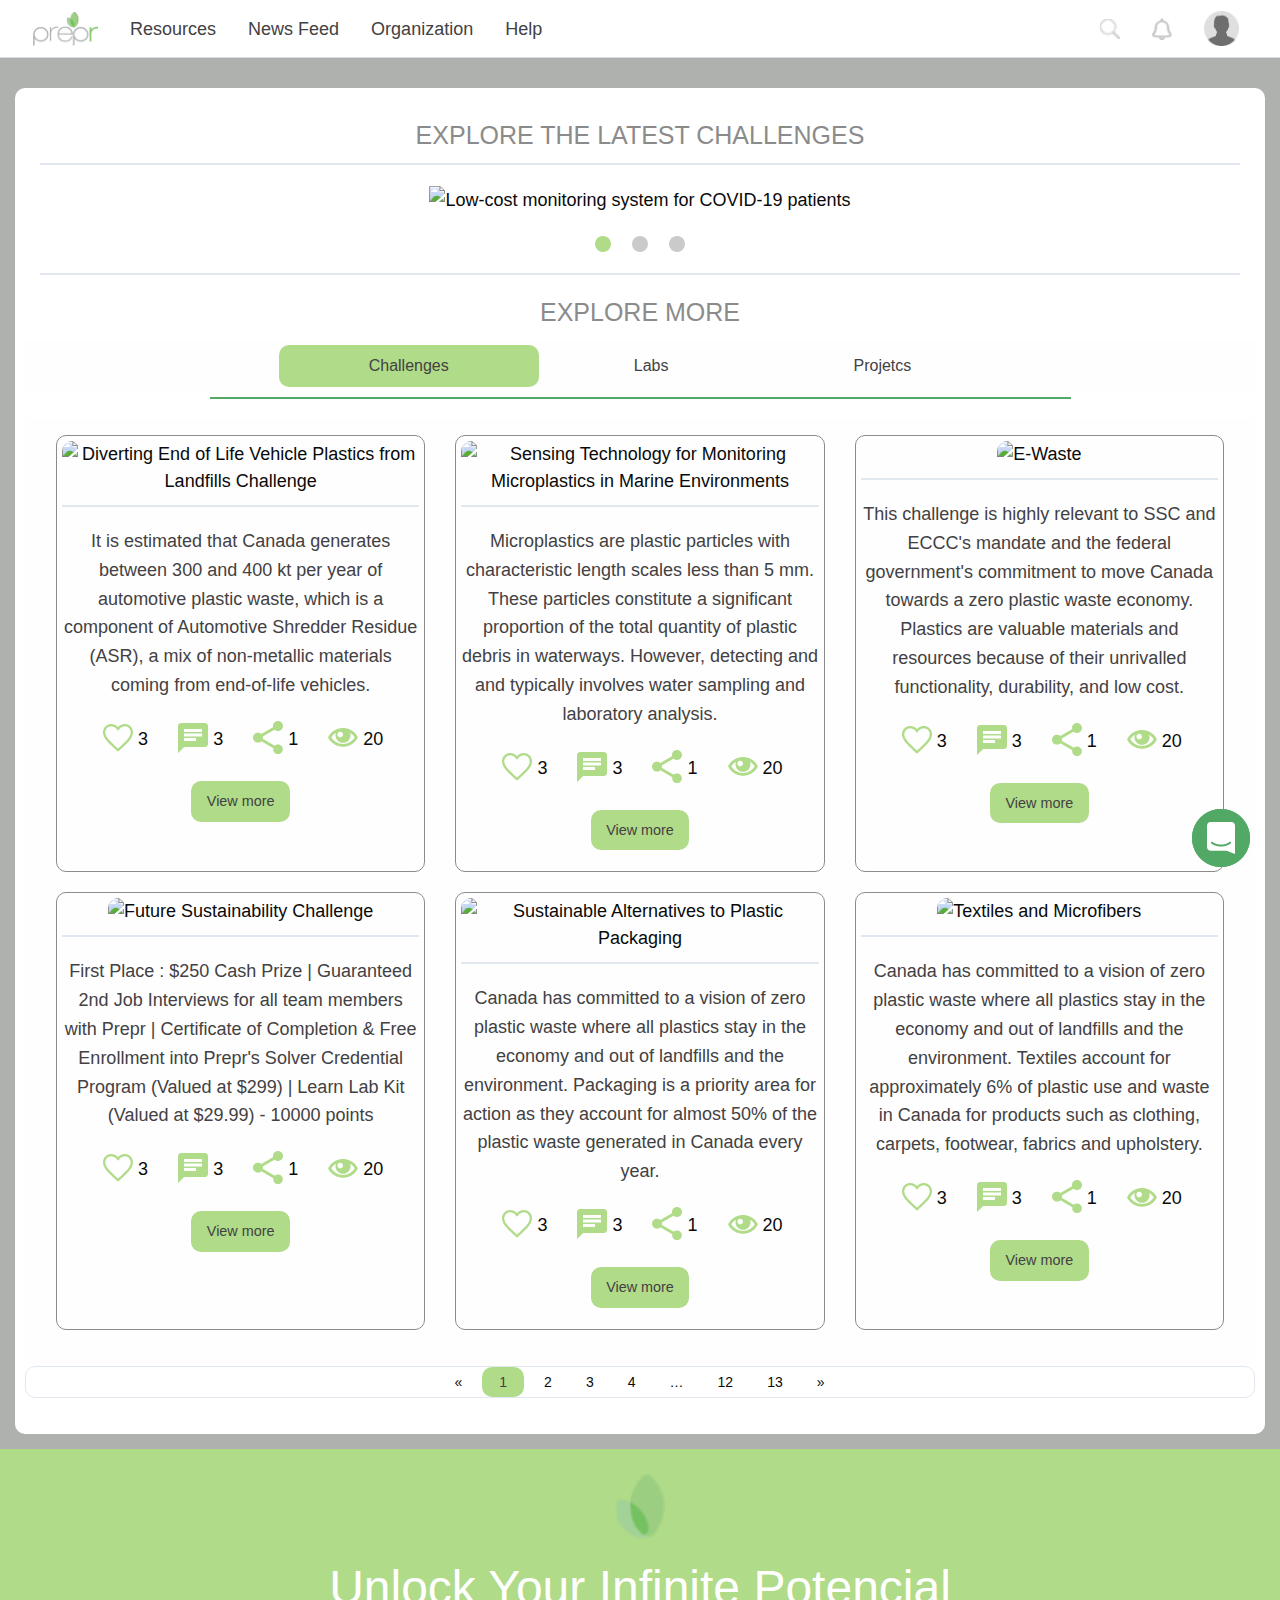
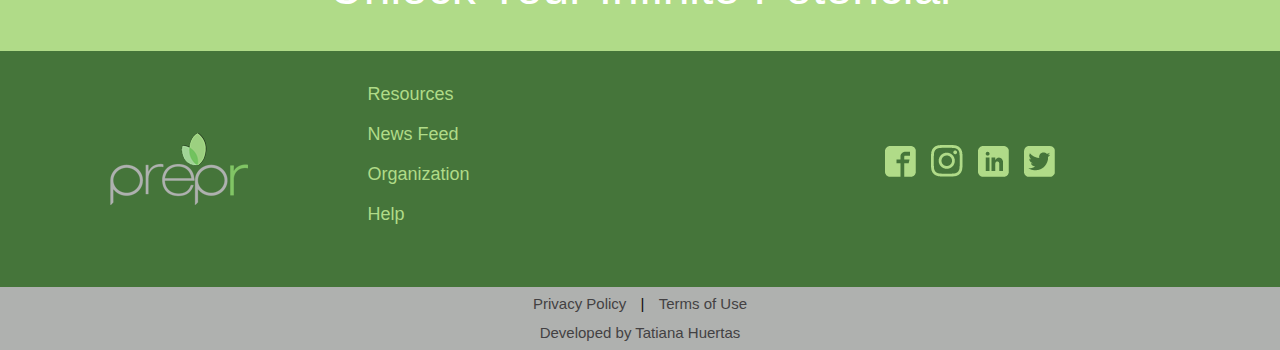
==== commit cfbdf3b4: "Update index.html" ====
--- a/index.html
+++ b/index.html
@@ -696,7 +696,7 @@
                         <li><a href="https://www.facebook.com/preprfoundation/"><img src="images/Tatiana_Huertas_FrontEnd_Developer_facebook.png" alt="facebook icon"></a></li>
                         <li><a href="https://www.instagram.com/preprme/"><img src="images/Tatiana_Huertas_FrontEnd_Developer_instagram.png" alt="Instagram icon"></a></li>
                         <li><a href="https://www.linkedin.com/company/prepr-foundation/?originalSubdomain=ca"><img src="images/Tatiana_Huertas_FrontEnd_Developer_linkedin.png" alt="Linkedin icon"></a></li>
-                        <li><a href="https://twitter.com/preprme?lang=en"><img src="images/tatiana_Huertas_FrontEnd_Developer_twitter.png" alt="Twitter icon"></a></li>
+                        <li><a href="https://twitter.com/preprme?lang=en"><img src="images/Tatiana_Huertas_FrontEnd_Developer_twitter.png" alt="Twitter icon"></a></li>
                     </ul>
                 </div>
             </div>
@@ -722,4 +722,4 @@
 <script src="https://code.jquery.com/jquery-2.1.4.min.js"></script>
 <script src="js/app.js"></script>
 </body>
-</html>+</html>
